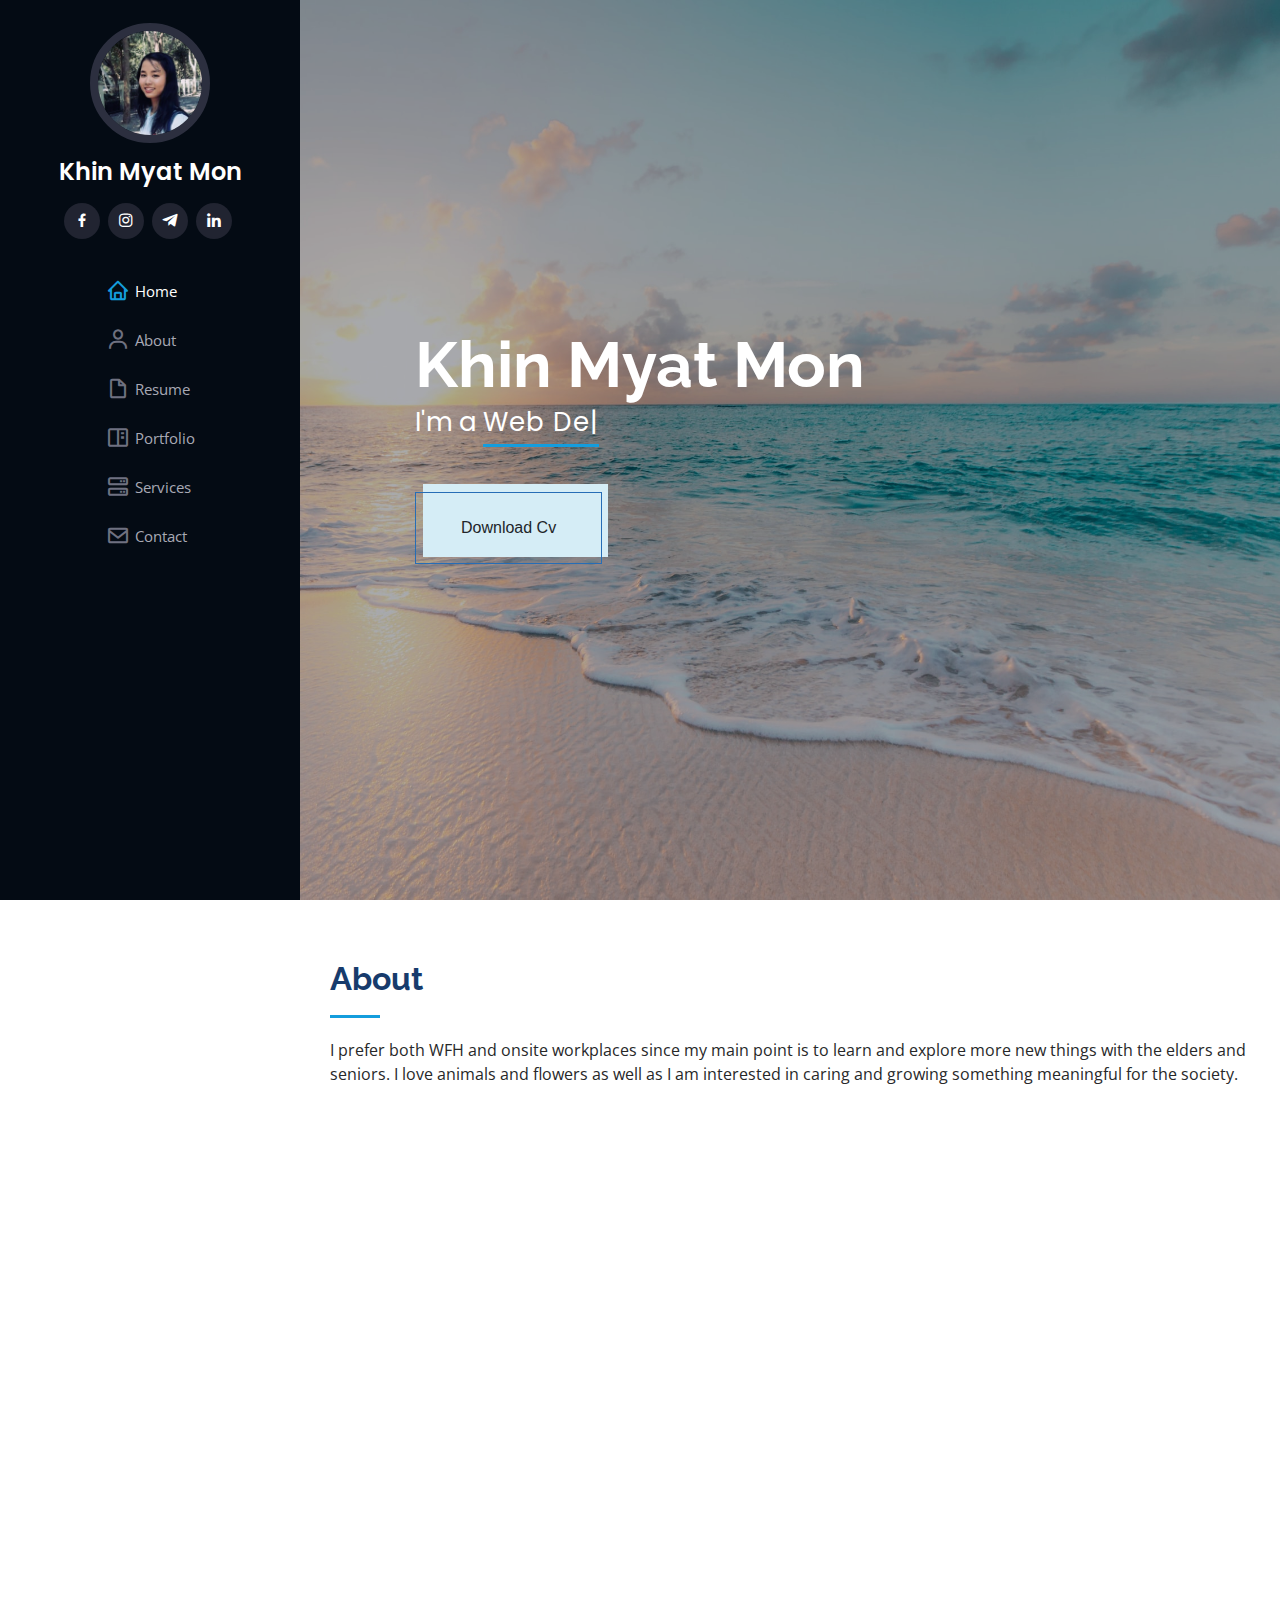
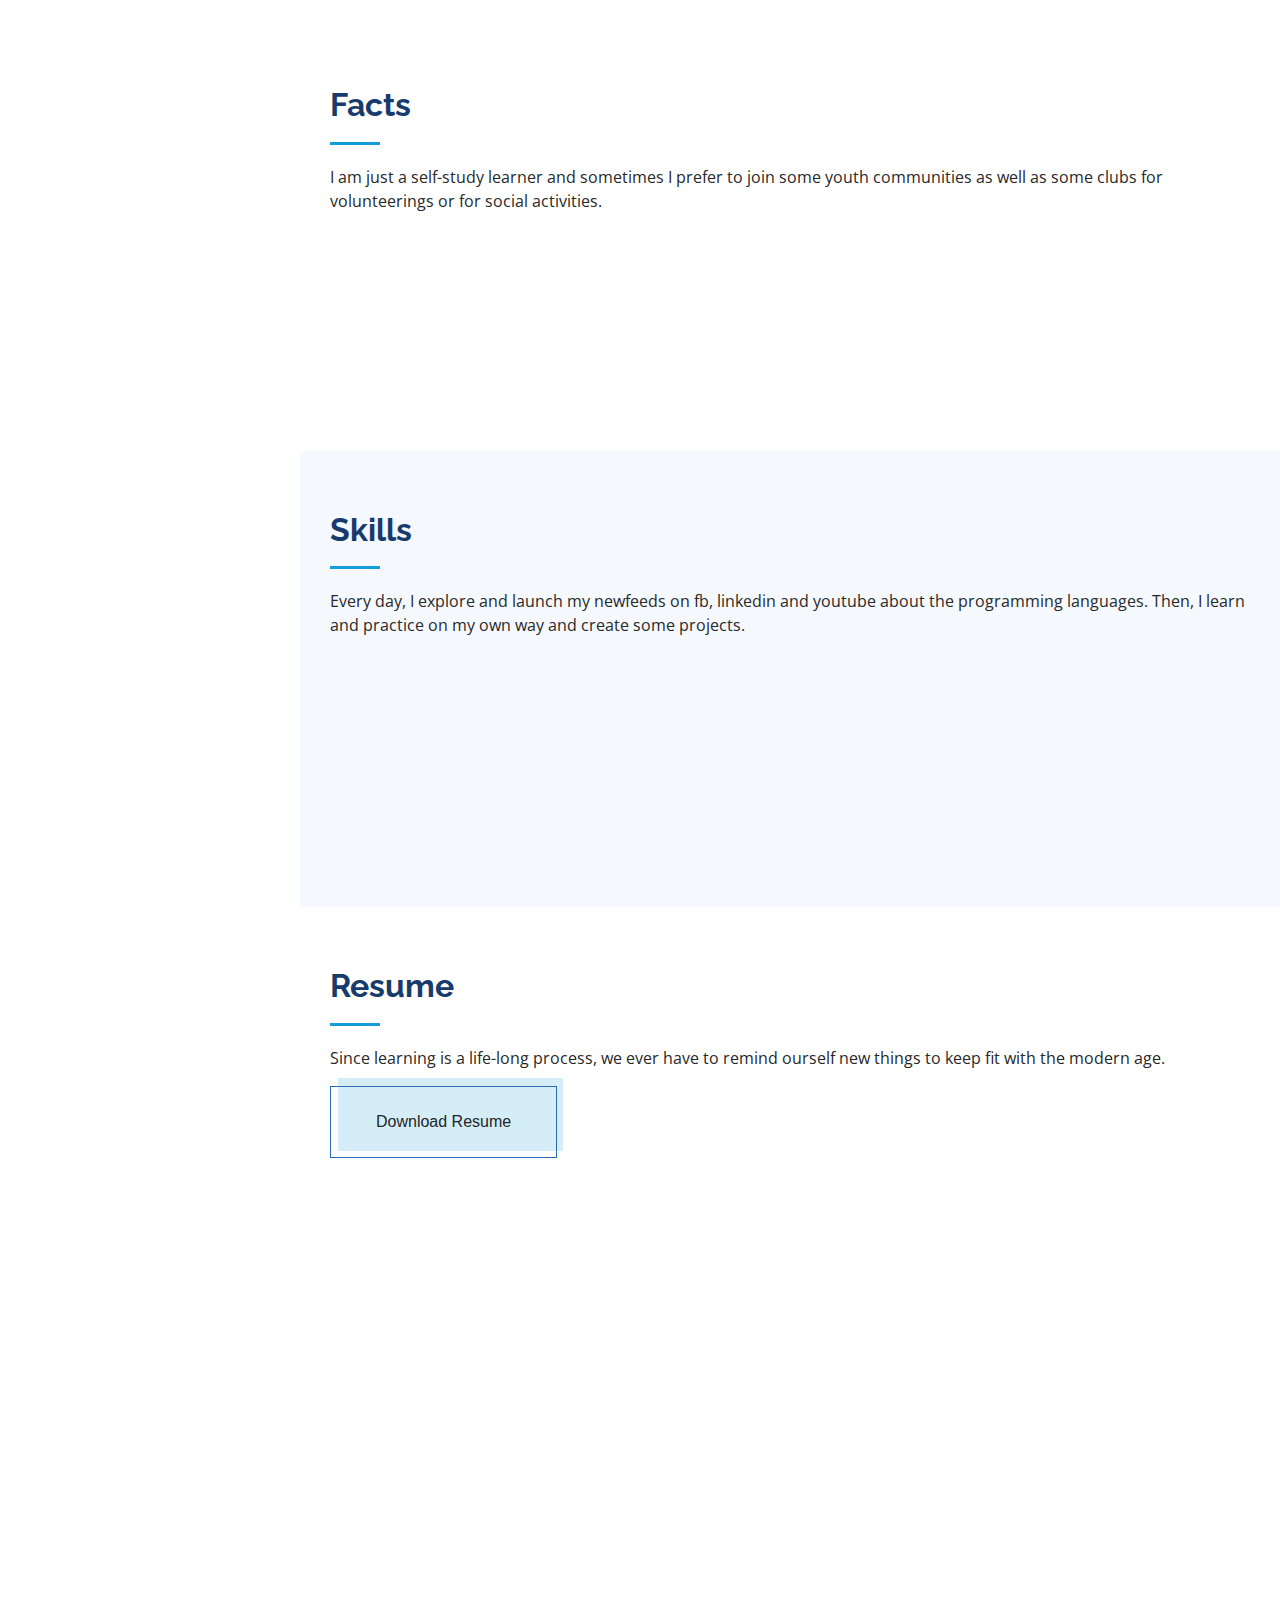
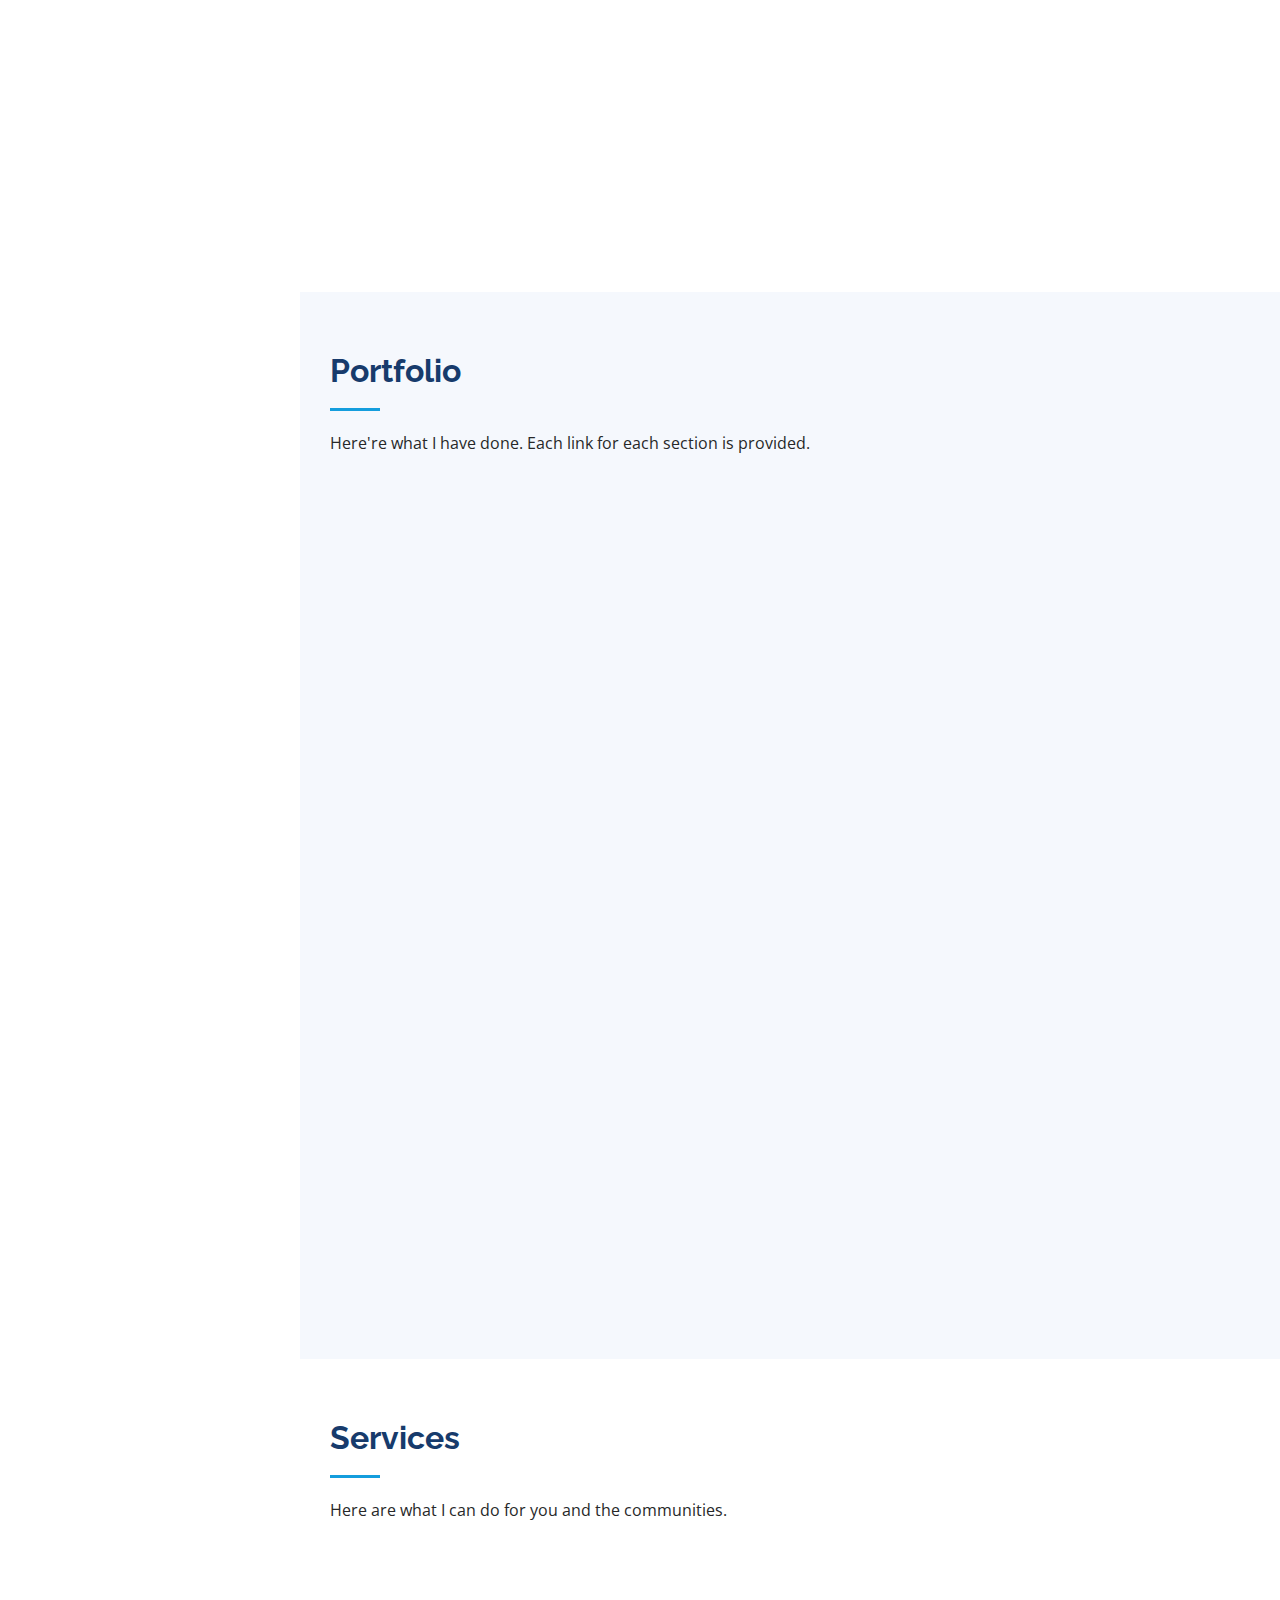
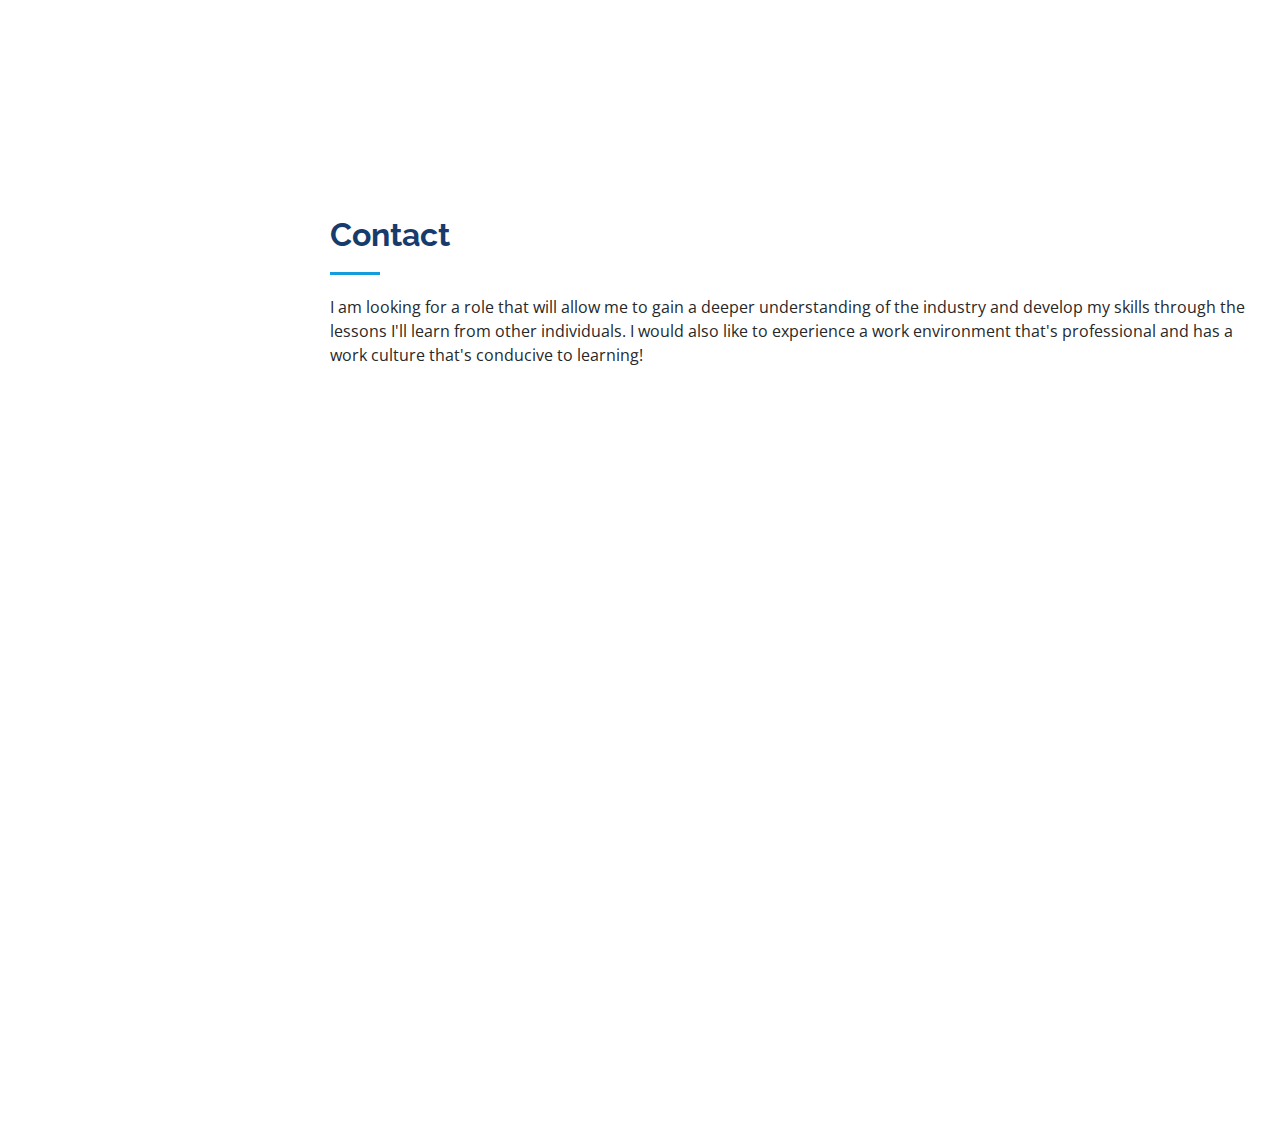
==== index.html @ a6e23f1f "Initial commit" ====
<!DOCTYPE html>
<html lang="en">

<head>
  <meta charset="utf-8">
  <meta content="width=device-width, initial-scale=1.0" name="viewport">

  <title>iPortfolio Bootstrap Template - Index</title>
  <meta content="" name="description">
  <meta content="" name="keywords">

  <!-- Favicons -->
  <link href="assets/img/favicon.png" rel="icon">
  <link href="assets/img/apple-touch-icon.png" rel="apple-touch-icon">

  <!-- Google Fonts -->
  <link href="https://fonts.googleapis.com/css?family=Open+Sans:300,300i,400,400i,600,600i,700,700i|Raleway:300,300i,400,400i,500,500i,600,600i,700,700i|Poppins:300,300i,400,400i,500,500i,600,600i,700,700i" rel="stylesheet">

  <!-- Vendor CSS Files -->
  <link href="assets/vendor/aos/aos.css" rel="stylesheet">
  <link href="assets/vendor/bootstrap/css/bootstrap.min.css" rel="stylesheet">
  <link href="assets/vendor/bootstrap-icons/bootstrap-icons.css" rel="stylesheet">
  <link href="assets/vendor/boxicons/css/boxicons.min.css" rel="stylesheet">
  <link href="assets/vendor/glightbox/css/glightbox.min.css" rel="stylesheet">
  <link href="assets/vendor/swiper/swiper-bundle.min.css" rel="stylesheet">

  <link rel="stylesheet" href="assets/vendor/swiper/swiper-bundle.min.css">


  <!-- Template Main CSS File -->
  <link href="assets/css/style.css" rel="stylesheet">

  <!-- =======================================================
  * Template Name: iPortfolio
  * Updated: June 30 2023 with Bootstrap v5.3.0
  * Author: kmm
  ======================================================== -->
</head>

<body>

  <!-- ======= Mobile nav toggle button ======= -->
  <i class="bi bi-list mobile-nav-toggle d-xl-none"></i>

  <!-- ======= Header ======= -->
  <header id="header">
    <div class="d-flex flex-column m-2 justify-content-center align-items-center">
      <div class="profile">
        <img src="assets/img/profile-img.jpg" alt="" class="img-fluid rounded-circle">
        <h1 class="text-light"><a href="index.html">Khin Myat Mon</a></h1>
        <div class="social-links mt-3 text-center">
          <!-- <a href="#" class="twitter"><i class="bx bxl-twitter"></i></a> -->
          <a href="https://www.facebook.com/khin.m.mon.969300" class="facebook"><i class="bx bxl-facebook"></i></a>
          <a href="https://www.instagram.com/mikonhtow" class="instagram"><i class="bx bxl-instagram"></i></a>
          <a href="https://t.me/mikonhtow" class="telegram"><i class="bx bxl-telegram"></i></a>
          <a href="https://www.linkedin.com/in/khin-myat-mon-34020a193" class="linkedin"><i class="bx bxl-linkedin"></i></a>
        </div>
      </div>

      <nav id="navbar" class="nav-menu navbar">
        <ul>
          <li><a href="#hero" class="nav-link scrollto active"><i class="bx bx-home"></i> <span>Home</span></a></li>
          <li><a href="#about" class="nav-link scrollto"><i class="bx bx-user"></i> <span>About</span></a></li>
          <li><a href="#resume" class="nav-link scrollto"><i class="bx bx-file-blank"></i> <span>Resume</span></a></li>
          <li><a href="#portfolio" class="nav-link scrollto"><i class="bx bx-book-content"></i> <span>Portfolio</span></a></li>
          <li><a href="#services" class="nav-link scrollto"><i class="bx bx-server"></i> <span>Services</span></a></li>
          <li><a href="#contact" class="nav-link scrollto"><i class="bx bx-envelope"></i> <span>Contact</span></a></li>
        </ul>
      </nav><!-- .nav-menu -->
      <!-- <div class="mode d-flex justify-content-center align-items-center">
            <div class="small me-2 bx-bold"><i class="bx bxs-moon"></i></div>
            <div class="form-check form-switch">
                <input class="form-check-input" type="checkbox" id="ab">
            </div>
            <div class="small bx-bold"><i class="bx bxs-sun"></i></div>
        </div> -->
    </div>
  </header><!-- End Header -->

  <!-- ======= Hero Section ======= -->
  <section id="hero" class="d-flex flex-column justify-content-center align-items-center">
    <div class="hero-container" data-aos="fade-in">
      <h1>Khin Myat Mon</h1>
      <p>I'm a <span class="typed" data-typed-items="Web Developer, Freelancer, Photographer"></span></p>
      <button class="button-51" role="button">
        <a href="https://drive.google.com/file/d/1q1jTjTZwyqI8fwq9ykd_HbMwGKEpc5mW/view?usp=sharing" download="" class="btn">Download Cv</a>  
      </button>
    </div>
  </section><!-- End Hero -->

  <main id="main">

    <!-- ======= About Section ======= -->
    <section id="about" class="about">
      <div class="container">

        <div class="section-title">
          <h2>About</h2>
          <p>I prefer both WFH and onsite workplaces since my main point is to learn and explore more new things with the elders and seniors. I love animals and flowers as well as I am interested in caring and growing something meaningful for the society.</p>
        </div>

        <div class="row">
          <div class="col-4" data-aos="fade-right">
            <div class="swiper-container mySwiper">
              <div class="swiper-wrapper">
                <div class="swiper-slide">
                 <img src="assets/img/profile-img.jpg" class="img-fluid border border__success" style="border-width:3px" alt="">
                </div>
                <div class="swiper-slide">
                 <img src="assets/img/hero-bg.jpg" class="img-fluid border border__success" style="border-width:3px; width: 100%; height: 50vh;" alt="">
                </div>
              </div>
            </div>
          </div>
          <div class="col-lg-8 pt-4 pt-lg-0 content" data-aos="fade-left">
            <h3>Web Developer.</h3> 
            <p class="fst-italic">
              I enjoy following the trends about this IT age and I ever keep myself up-to-date with the web technology. Moreover, I fall in love creating some motions with Technology.
            </p>
            <div class="row">
              <div class="col-lg-6">
                <ul>
                  <li><i class="bi bi-chevron-right"></i> <strong>Email:</strong> <span>kmyatmon20@gmail.com</span></li>
                  <!-- <li><i class="bi bi-chevron-right"></i> <strong>Phone:</strong> <span>+959 896053767</span></li> -->
                  <li><i class="bi bi-chevron-right"></i> <strong>City:</strong> <span>Yangon, Myanmar</span></li>
                </ul>
              </div>
              <div class="col-lg-6">
                <ul>
                  <!-- <li><i class="bi bi-chevron-right"></i> <strong>Age:</strong> <span>22</span></li> -->
                  <li><i class="bi bi-chevron-right"></i> <strong>Degree:</strong> <span>BSc (CS) paused!</span></li>
                  <li><i class="bi bi-chevron-right"></i> <strong>Freelance:</strong> <span>Available</span></li>
                </ul>
              </div>
            </div>
            <p>
              I am a self learner right now. Every single day to days, I try to keep my mind calm and study a new one.
            </p>
          </div>
        </div>
      </div>
    </section><!-- End About Section -->

    <!-- ======= Facts Section ======= -->
    <section id="facts" class="facts">
      <div class="container">

        <div class="section-title">
          <h2>Facts</h2>
          <p>I am just a self-study learner and sometimes I prefer to join some youth communities as well as some clubs for volunteerings or for social activities.</p>
        </div>

        <div class="row no-gutters">

          <div class="col-lg-4 col-md-6 d-md-flex align-items-md-stretch" data-aos="fade-up">
            <div class="count-box">
              <i class="bi bi-emoji-smile"></i>
              <span data-purecounter-start="0" data-purecounter-end="15" data-purecounter-duration="1" class="purecounter"></span>
              <p><strong>Happy Clients</strong> who reviews my projects</p>
            </div>
          </div>

          <div class="col-lg-4 col-md-6 d-md-flex align-items-md-stretch" data-aos="fade-up" data-aos-delay="100">
            <div class="count-box">
              <i class="bi bi-journal-richtext"></i>
              <span data-purecounter-start="0" data-purecounter-end="30" data-purecounter-duration="1" class="purecounter"></span>
              <p><strong>Projects</strong> simple exercise projects</p>
            </div>
          </div>

          <div class="col-lg-4 col-md-6 d-md-flex align-items-md-stretch" data-aos="fade-up" data-aos-delay="200">
            <div class="count-box">
              <i class="bi bi-headset"></i>
              <span data-purecounter-start="0" data-purecounter-end="320" data-purecounter-duration="1" class="purecounter"></span>
              <p><strong>Hours Of Support</strong> time I spend on research( 2hr/day</p>
            </div>
          </div>

          <!-- <div class="col-lg-3 col-md-6 d-md-flex align-items-md-stretch" data-aos="fade-up" data-aos-delay="300">
            <div class="count-box">
              <i class="bi bi-people"></i>
              <span data-purecounter-start="0" data-purecounter-end="32" data-purecounter-duration="1" class="purecounter"></span>
              <p><strong>Hard Workers</strong> I still don't have one</p>
            </div>
          </div> -->

        </div>

      </div>
    </section><!-- End Facts Section -->

    <!-- ======= Skills Section ======= -->
    <section id="skills" class="skills section-bg">
      <div class="container">
        <div class="section-title">
          <h2>Skills</h2>
          <p>Every day, I explore and launch my newfeeds on fb, linkedin and youtube about the programming languages. Then, I learn and practice on my own way and create some projects.</p>
        </div>

        <div class="row skills-content">

          <div class="col-lg-6" data-aos="fade-up">

            <div class="progress">
              <span class="skill">HTML,CSS,JS <i class="val">90%</i></span>
              <div class="progress-bar-wrap">
                <div class="progress-bar" role="progressbar" aria-valuenow="90" aria-valuemin="0" aria-valuemax="100"></div>
              </div>
            </div>

            <div class="progress">
              <span class="skill">Bootstrap & Responsive <i class="val">80%</i></span>
              <div class="progress-bar-wrap">
                <div class="progress-bar" role="progressbar" aria-valuenow="80" aria-valuemin="0" aria-valuemax="100"></div>
              </div>
            </div>

            <div class="progress">
              <span class="skill">ReactJS & React Next <i class="val">65%</i></span>
              <div class="progress-bar-wrap">
                <div class="progress-bar" role="progressbar" aria-valuenow="65" aria-valuemin="0" aria-valuemax="100"></div>
              </div>
            </div>

            <!-- <div class="progress">
              <span class="skill">NodeJS & TypeScript <i class="val">45%</i></span>
              <div class="progress-bar-wrap">
                <div class="progress-bar" role="progressbar" aria-valuenow="45" aria-valuemin="0" aria-valuemax="100"></div>
              </div>
            </div> -->

            <!-- <div class="progress">
              <span class="skill">UI / UX <i class="val">55%</i></span>
              <div class="progress-bar-wrap">
                <div class="progress-bar" role="progressbar" aria-valuenow="55" aria-valuemin="0" aria-valuemax="100"></div>
              </div>
            </div> -->

          </div>

          <div class="col-lg-6" data-aos="fade-up" data-aos-delay="100">

            <div class="progress">
              <span class="skill">PHP & Laravel<i class="val">80%</i></span>
              <div class="progress-bar-wrap">
                <div class="progress-bar" role="progressbar" aria-valuenow="80" aria-valuemin="0" aria-valuemax="100"></div>
              </div>
            </div>

            <div class="progress">
              <span class="skill">WordPress/CMS <i class="val">75%</i></span>
              <div class="progress-bar-wrap">
                <div class="progress-bar" role="progressbar" aria-valuenow="90" aria-valuemin="0" aria-valuemax="100"></div>
              </div>
            </div>

            <!-- <div class="progress">
              <span class="skill">Vue (Express & MongoDB)<i class="val">45%</i></span>
              <div class="progress-bar-wrap">
                <div class="progress-bar" role="progressbar" aria-valuenow="55" aria-valuemin="0" aria-valuemax="100"></div>
              </div>
            </div> -->

            <div class="progress">
              <span class="skill">Git & Github <i class="val">75%</i></span>
              <div class="progress-bar-wrap">
                <div class="progress-bar" role="progressbar" aria-valuenow="55" aria-valuemin="0" aria-valuemax="100"></div>
              </div>
            </div>

          </div>

        </div>

      </div>
    </section><!-- End Skills Section -->

    <!-- ======= Resume Section ======= -->
    <section id="resume" class="resume">
      <div class="container">

        <div class="section-title">
          <h2>Resume</h2>
          <p>Since learning is a life-long process, we ever have to remind ourself new things to keep fit with the modern age.</p>
           <button class="button-51 mt-3" role="button">
            <a href="assets/img/kmmResume.pdf" download="" class="btn">Download Resume</a>  
          </button>
        </div>

        <div class="row">
          <div class="col-lg-6" data-aos="fade-up">
            <h3 class="resume-title">Summary</h3>
            <div class="resume-item pb-0">
              <h4>Khin Myat Mon</h4>
              <p><em>Innovative and deadline-driven fighter :) from initial concept to final, polished deliverable.</em></p>
              <ul>
                <li>Yangon, Myanmar</li>
                <li>+959 896053767</li>
                <li>kmyatmon20@gmail.com</li>
              </ul>
            </div>

            <h3 class="resume-title">Education</h3>
            <div class="resume-item">
              <h4> BSc in Computer Science</h4>
              <h5>2019 - paused !</h5>
              <p><em>University of Yangon</em></p>
              <p>Web Developing and Software Enginneering</p>
            </div>
            <div class="resume-item">
              <h4>Diploma in Programming</h4>
              <h5>2020 - 2022</h5>
              <p><em>University of Lincoln (KBTC Training Center)</em></p>
              <p>C++, Java, Python, PHP & DBMS</p>
            </div>
          </div>
          <div class="col-lg-6" data-aos="fade-up" data-aos-delay="100">
            <h3 class="resume-title">Professional Experience</h3>
            <div class="resume-item">
              <h4>Web Developer</h4>
              <h5>Aug - Nov 2020</h5>
              <p><em>Yangon, Myanmar </em></p>
              <ul>
                <li>Backend DBMS with PHP</li>
                <li>Wordpress DBMS</li>
              </ul>
            </div>
          </div>
        </div>

      </div>
    </section><!-- End Resume Section -->

    <!-- ======= Portfolio Section ======= -->
    <section id="portfolio" class="portfolio section-bg">
      <div class="container">

        <div class="section-title">
          <h2>Portfolio</h2>
          <p>Here're  what I have done. Each link for each section is provided.</p>
        </div>

        <div class="row" data-aos="fade-up">
          <div class="col-lg-12 d-flex justify-content-center">
            <ul id="portfolio-flters">
              <li data-filter="*" class="filter-active">All</li>
              <li data-filter=".filter-app">React</li>
              <li data-filter=".filter-card">Photo</li>
              <!-- <li data-filter=".filter-web">Web</li> -->
            </ul>
          </div>
        </div>

        <div class="row portfolio-container" data-aos="fade-up" data-aos-delay="100">     

          <div class="col-lg-4 col-md-6 portfolio-item filter-app">
            <div class="portfolio-wrap">
              <img src="assets/img/portfolio/Screenshot 2023-07-21 165253.png" class="img-fluid" alt="">
              <div class="portfolio-links">
                <a href="assets/img/portfolio/Screenshot 2023-07-21 165253.png" data-gallery="portfolioGallery" class="portfolio-lightbox" title="Web 3"><i class="bx bx-plus"></i></a>
                <a href="portfolio-details.html" title="More Details"><i class="bx bx-link"></i></a>
              </div>
            </div>
          </div>

          <div class="col-lg-4 col-md-6 portfolio-item filter-app">
            <div class="portfolio-wrap">
              <img src="assets/img/portfolio/Screenshot 2023-07-21 165350.png" class="img-fluid" alt="">
              <div class="portfolio-links">
                <a href="assets/img/portfolio/Screenshot 2023-07-21 165350.png" data-gallery="portfolioGallery" class="portfolio-lightbox" title="App 2"><i class="bx bx-plus"></i></a>
                <a href="portfolio-details.html" title="More Details"><i class="bx bx-link"></i></a>
              </div>
            </div>
          </div>

          <div class="col-lg-4 col-md-6 portfolio-item filter-card">
            <div class="portfolio-wrap">
              <img src="assets/img/portfolio/portfolio-4.jpg" class="img-fluid" alt="">
              <div class="portfolio-links">
                <a href="assets/img/portfolio/portfolio-4.jpg" data-gallery="portfolioGallery" class="portfolio-lightbox" title="Card 2"><i class="bx bx-plus"></i></a>
                <a href="portfolio-details.html" title="More Details"><i class="bx bx-link"></i></a>
              </div>
            </div>
          </div>

          <div class="col-lg-4 col-md-6 portfolio-item filter-web">
            <div class="portfolio-wrap">
              <img src="assets/img/portfolio/portfolio-5.jpg" class="img-fluid" alt="">
              <div class="portfolio-links">
                <a href="assets/img/portfolio/portfolio-5.jpg" data-gallery="portfolioGallery" class="portfolio-lightbox" title="Web 2"><i class="bx bx-plus"></i></a>
                <a href="portfolio-details.html" title="More Details"><i class="bx bx-link"></i></a>
              </div>
            </div>
          </div>

          <div class="col-lg-4 col-md-6 portfolio-item filter-app">
            <div class="portfolio-wrap">
              <img src="assets/img/portfolio/Screenshot 2023-07-21 165350.png" class="img-fluid" alt="">
              <div class="portfolio-links">
                <a href="assets/img/portfolio/Screenshot 2023-07-22 123740.png" data-gallery="portfolioGallery" class="portfolio-lightbox" title="App 3"><i class="bx bx-plus"></i></a>
                <a href="portfolio-details.html" title="More Details"><i class="bx bx-link"></i></a>
              </div>
            </div>
          </div>

          <div class="col-lg-4 col-md-6 portfolio-item filter-card">
            <div class="portfolio-wrap">
              <img src="assets/img/portfolio/portfolio-7.jpg" class="img-fluid" alt="">
              <div class="portfolio-links">
                <a href="assets/img/portfolio/portfolio-7.jpg" data-gallery="portfolioGallery" class="portfolio-lightbox" title="Card 1"><i class="bx bx-plus"></i></a>
                <a href="portfolio-details.html" title="More Details"><i class="bx bx-link"></i></a>
              </div>
            </div>
          </div>

          <div class="col-lg-4 col-md-6 portfolio-item filter-card">
            <div class="portfolio-wrap">
              <img src="assets/img/portfolio/portfolio-8.jpg" class="img-fluid" alt="">
              <div class="portfolio-links">
                <a href="assets/img/portfolio/portfolio-8.jpg" data-gallery="portfolioGallery" class="portfolio-lightbox" title="Card 3"><i class="bx bx-plus"></i></a>
                <a href="portfolio-details.html" title="More Details"><i class="bx bx-link"></i></a>
              </div>
            </div>
          </div>

          <div class="col-lg-4 col-md-6 portfolio-item filter-web">
            <div class="portfolio-wrap">
              <img src="assets/img/portfolio/portfolio-9.jpg" class="img-fluid" alt="">
              <div class="portfolio-links">
                <a href="assets/img/portfolio/portfolio-9.jpg" data-gallery="portfolioGallery" class="portfolio-lightbox" title="Web 3"><i class="bx bx-plus"></i></a>
                <a href="portfolio-details.html" title="More Details"><i class="bx bx-link"></i></a>
              </div>
            </div>
          </div>

        </div>

      </div>
    </section><!-- End Portfolio Section -->

    <!-- ======= Services Section ======= -->
    <section id="services" class="services">
      <div class="container">

        <div class="section-title">
          <h2>Services</h2>
          <p>Here are what I can do for you and the communities.</p>
        </div>

        <div class="row">
          <div class="col-lg-6 col-md-6 icon-box" data-aos="fade-up">
            <div class="icon"><i class="bx bx-code-alt"></i></div>
            <h4 class="title"><a href="">Web Development</a></h4>
            <p class="description">Voluptatum deleniti atque corrupti quos dolores et quas molestias excepturi sint occaecati cupiditate non provident</p>
          </div>
         <!--  <div class="col-lg-6 col-md-6 icon-box" data-aos="fade-up" data-aos-delay="100">
            <div class="icon"><i class="bx bx-server"></i></div>
            <h4 class="title"><a href="">Backend Development</a></h4>
            <p class="description">Minim veniam, quis nostrud exercitation ullamco laboris nisi ut aliquip ex ea commodo consequat tarad limino ata</p>
          </div> -->
          <!--  <div class="col-lg-6 col-md-6 icon-box" data-aos="fade-up" data-aos-delay="200">
            <div class="icon"><i class="bx bx-brush"></i></div>
            <h4 class="title"><a href="">UI/ UX</a></h4>
            <p class="description">Duis aute irure dolor in reprehenderit in voluptate velit esse cillum dolore eu fugiat nulla pariatur</p>
          </div> -->
         <!--  <div class="col-lg-4 col-md-6 icon-box" data-aos="fade-up" data-aos-delay="300">
            <div class="icon"><i class="bi bi-binoculars"></i></div>
            <h4 class="title"><a href="">App Development</a></h4>
            <p class="description">Excepteur sint occaecat cupidatat non proident, sunt in culpa qui officia deserunt mollit anim id est laborum</p>
          </div> -->
          <div class="col-lg-6 col-md-6 icon-box" data-aos="fade-up" data-aos-delay="400">
            <div class="icon"><i class="bx bxl-android"></i></div>
            <h4 class="title"><a href="">Photography</a></h4>
            <p class="description">At vero eos et accusamus et iusto odio dignissimos ducimus qui blanditiis praesentium voluptatum deleniti atque</p>
          </div>
          <!-- <div class="col-lg-4 col-md-6 icon-box" data-aos="fade-up" data-aos-delay="500">
            <div class="icon"><i class="bi bi-calendar4-week"></i></div>
            <h4 class="title"><a href="">Project Management</a></h4>
            <p class="description">Et harum quidem rerum facilis est et expedita distinctio. Nam libero tempore, cum soluta nobis est eligendi</p>
          </div> -->
        </div>

      </div>
    </section><!-- End Services Section -->

    <!-- ======= Testimonials Section ======= -->
    <!-- 
      <section id="testimonials" class="testimonials section-bg">
        <div class="container">

          <div class="section-title">
            <h2>Testimonials</h2>
            <p>Magnam dolores commodi suscipit. Necessitatibus eius consequatur ex aliquid fuga eum quidem. Sit sint consectetur velit. Quisquam quos quisquam cupiditate. Et nemo qui impedit suscipit alias ea. Quia fugiat sit in iste officiis commodi quidem hic quas.</p>
          </div>

          <div class="testimonials-slider swiper" data-aos="fade-up" data-aos-delay="100">
            <div class="swiper-wrapper">

              <div class="swiper-slide">
                <div class="testimonial-item" data-aos="fade-up">
                  <p>
                    <i class="bx bxs-quote-alt-left quote-icon-left"></i>
                    Proin iaculis purus consequat sem cure digni ssim donec porttitora entum suscipit rhoncus. Accusantium quam, ultricies eget id, aliquam eget nibh et. Maecen aliquam, risus at semper.
                    <i class="bx bxs-quote-alt-right quote-icon-right"></i>
                  </p>
                  <img src="assets/img/testimonials/testimonials-1.jpg" class="testimonial-img" alt="">
                  <h3>Saul Goodman</h3>
                  <h4>Ceo &amp; Founder</h4>
                </div>
              </div>

              <div class="swiper-slide">
                <div class="testimonial-item" data-aos="fade-up" data-aos-delay="100">
                  <p>
                    <i class="bx bxs-quote-alt-left quote-icon-left"></i>
                    Export tempor illum tamen malis malis eram quae irure esse labore quem cillum quid cillum eram malis quorum velit fore eram velit sunt aliqua noster fugiat irure amet legam anim culpa.
                    <i class="bx bxs-quote-alt-right quote-icon-right"></i>
                  </p>
                  <img src="assets/img/testimonials/testimonials-2.jpg" class="testimonial-img" alt="">
                  <h3>Sara Wilsson</h3>
                  <h4>Designer</h4>
                </div>
              </div>

              <div class="swiper-slide">
                <div class="testimonial-item" data-aos="fade-up" data-aos-delay="200">
                  <p>
                    <i class="bx bxs-quote-alt-left quote-icon-left"></i>
                    Enim nisi quem export duis labore cillum quae magna enim sint quorum nulla quem veniam duis minim tempor labore quem eram duis noster aute amet eram fore quis sint minim.
                    <i class="bx bxs-quote-alt-right quote-icon-right"></i>
                  </p>
                  <img src="assets/img/testimonials/testimonials-3.jpg" class="testimonial-img" alt="">
                  <h3>Jena Karlis</h3>
                  <h4>Store Owner</h4>
                </div>
              </div>

              <div class="swiper-slide">
                <div class="testimonial-item" data-aos="fade-up" data-aos-delay="300">
                  <p>
                    <i class="bx bxs-quote-alt-left quote-icon-left"></i>
                    Fugiat enim eram quae cillum dolore dolor amet nulla culpa multos export minim fugiat minim velit minim dolor enim duis veniam ipsum anim magna sunt elit fore quem dolore labore illum veniam.
                    <i class="bx bxs-quote-alt-right quote-icon-right"></i>
                  </p>
                  <img src="assets/img/testimonials/testimonials-4.jpg" class="testimonial-img" alt="">
                  <h3>Matt Brandon</h3>
                  <h4>Freelancer</h4>
                </div>
              </div>

              <div class="swiper-slide">
                <div class="testimonial-item" data-aos="fade-up" data-aos-delay="400">
                  <p>
                    <i class="bx bxs-quote-alt-left quote-icon-left"></i>
                    Quis quorum aliqua sint quem legam fore sunt eram irure aliqua veniam tempor noster veniam enim culpa labore duis sunt culpa nulla illum cillum fugiat legam esse veniam culpa fore nisi cillum quid.
                    <i class="bx bxs-quote-alt-right quote-icon-right"></i>
                  </p>
                  <img src="assets/img/testimonials/testimonials-5.jpg" class="testimonial-img" alt="">
                  <h3>John Larson</h3>
                  <h4>Entrepreneur</h4>
                </div>
              </div>

            </div>
            <div class="swiper-pagination"></div>
          </div>

        </div>
      </section> 
    -->

    <!-- ======= Contact Section ======= -->
    <section id="contact" class="contact">
      <div class="container">

        <div class="section-title">
          <h2>Contact</h2>
          <p>I am looking for a role that will allow me to gain a deeper understanding of the industry and develop my skills through the lessons I'll learn from other individuals. I would also like to experience a work environment that's professional and has a work culture that's conducive to learning!</p>
        </div>

        <div class="row" data-aos="fade-in">

          <div class="col-lg-5 d-flex align-items-stretch">
            <div class="info">
              <div class="address">
                <i class="bi bi-geo-alt"></i>
                <h4>Location:</h4>
                <p>Mawlamyine, Mon State, Myanmar.</p>
              </div>

              <div class="email">
                <i class="bi bi-envelope"></i>
                <h4>Email:</h4>
                <p>kmyatmon20@gmail.com</p>
              </div>

              <div class="phone">
                <i class="bi bi-phone"></i>
                <h4>Call:</h4>
                <p>+959 896 053 767</p>
              </div>

              <iframe src="https://www.google.com/maps/embed?pb=!1m14!1m8!1m3!1d12097.433213460943!2d-74.0062269!3d40.7101282!3m2!1i1024!2i768!4f13.1!3m3!1m2!1s0x0%3A0xb89d1fe6bc499443!2sDowntown+Conference+Center!5e0!3m2!1smk!2sbg!4v1539943755621" frameborder="0" style="border:0; width: 100%; height: 290px;" allowfullscreen></iframe>
            </div>

          </div>

          <div class="col-lg-7 mt-5 mt-lg-0 d-flex align-items-stretch">
            <form action="forms/contact.php" method="post" role="form" class="php-email-form">
              <div class="row">
                <div class="form-group col-md-6">
                  <label for="name">Your Name</label>
                  <input type="text" name="name" class="form-control" id="name" required>
                </div>
                <div class="form-group col-md-6">
                  <label for="name">Your Email</label>
                  <input type="email" class="form-control" name="email" id="email" required>
                </div>
              </div>
              <div class="form-group">
                <label for="name">Subject</label>
                <input type="text" class="form-control" name="subject" id="subject" required>
              </div>
              <div class="form-group">
                <label for="name">Message</label>
                <textarea class="form-control" name="message" rows="10" required></textarea>
              </div>
              <div class="my-3">
                <div class="loading">Loading</div>
                <div class="error-message"></div>
                <div class="sent-message">Your message has been sent. Thank you!</div>
              </div>
              <div class="text-center"><button type="submit">Send Message</button></div>
            </form>
          </div>

        </div>

      </div>
    </section><!-- End Contact Section -->

  </main><!-- End #main -->
  
  <a href="#" class="back-to-top d-flex align-items-center justify-content-center">
    <i class="bi bi-arrow-up-short"></i>
  </a>

  <!-- Vendor JS Files -->
  <script src="assets/vendor/purecounter/purecounter_vanilla.js"></script>
  <script src="assets/vendor/aos/aos.js"></script>
  <script src="assets/vendor/bootstrap/js/bootstrap.bundle.min.js"></script>
  <script src="assets/vendor/glightbox/js/glightbox.min.js"></script>
  <script src="assets/vendor/isotope-layout/isotope.pkgd.min.js"></script>
  <script src="assets/vendor/swiper/swiper-bundle.min.js"></script>
  <script src="assets/vendor/typed.js/typed.umd.js"></script>
  <script src="assets/vendor/waypoints/noframework.waypoints.js"></script>
  <script src="assets/vendor/php-email-form/validate.js"></script>

  <!-- Template Main JS File -->
  <script src="assets/js/main.js"></script>

</body>

</html>
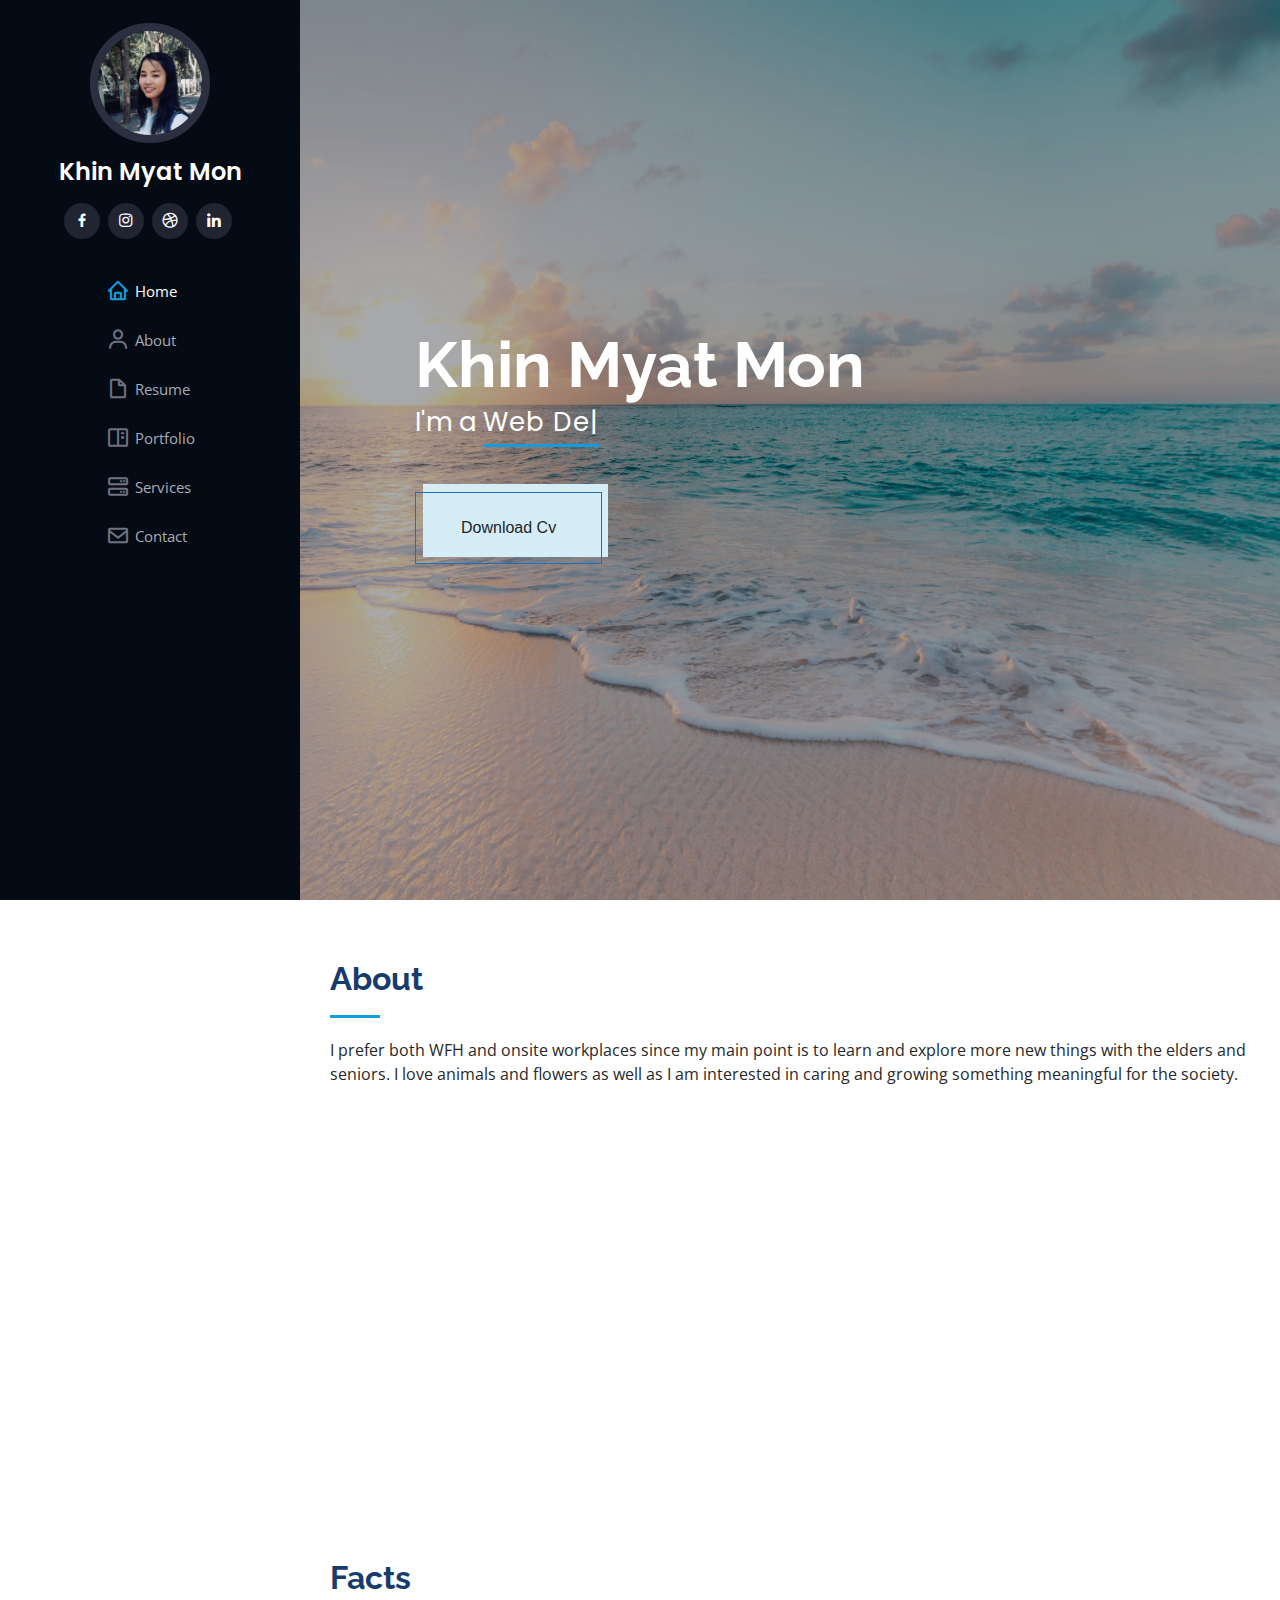
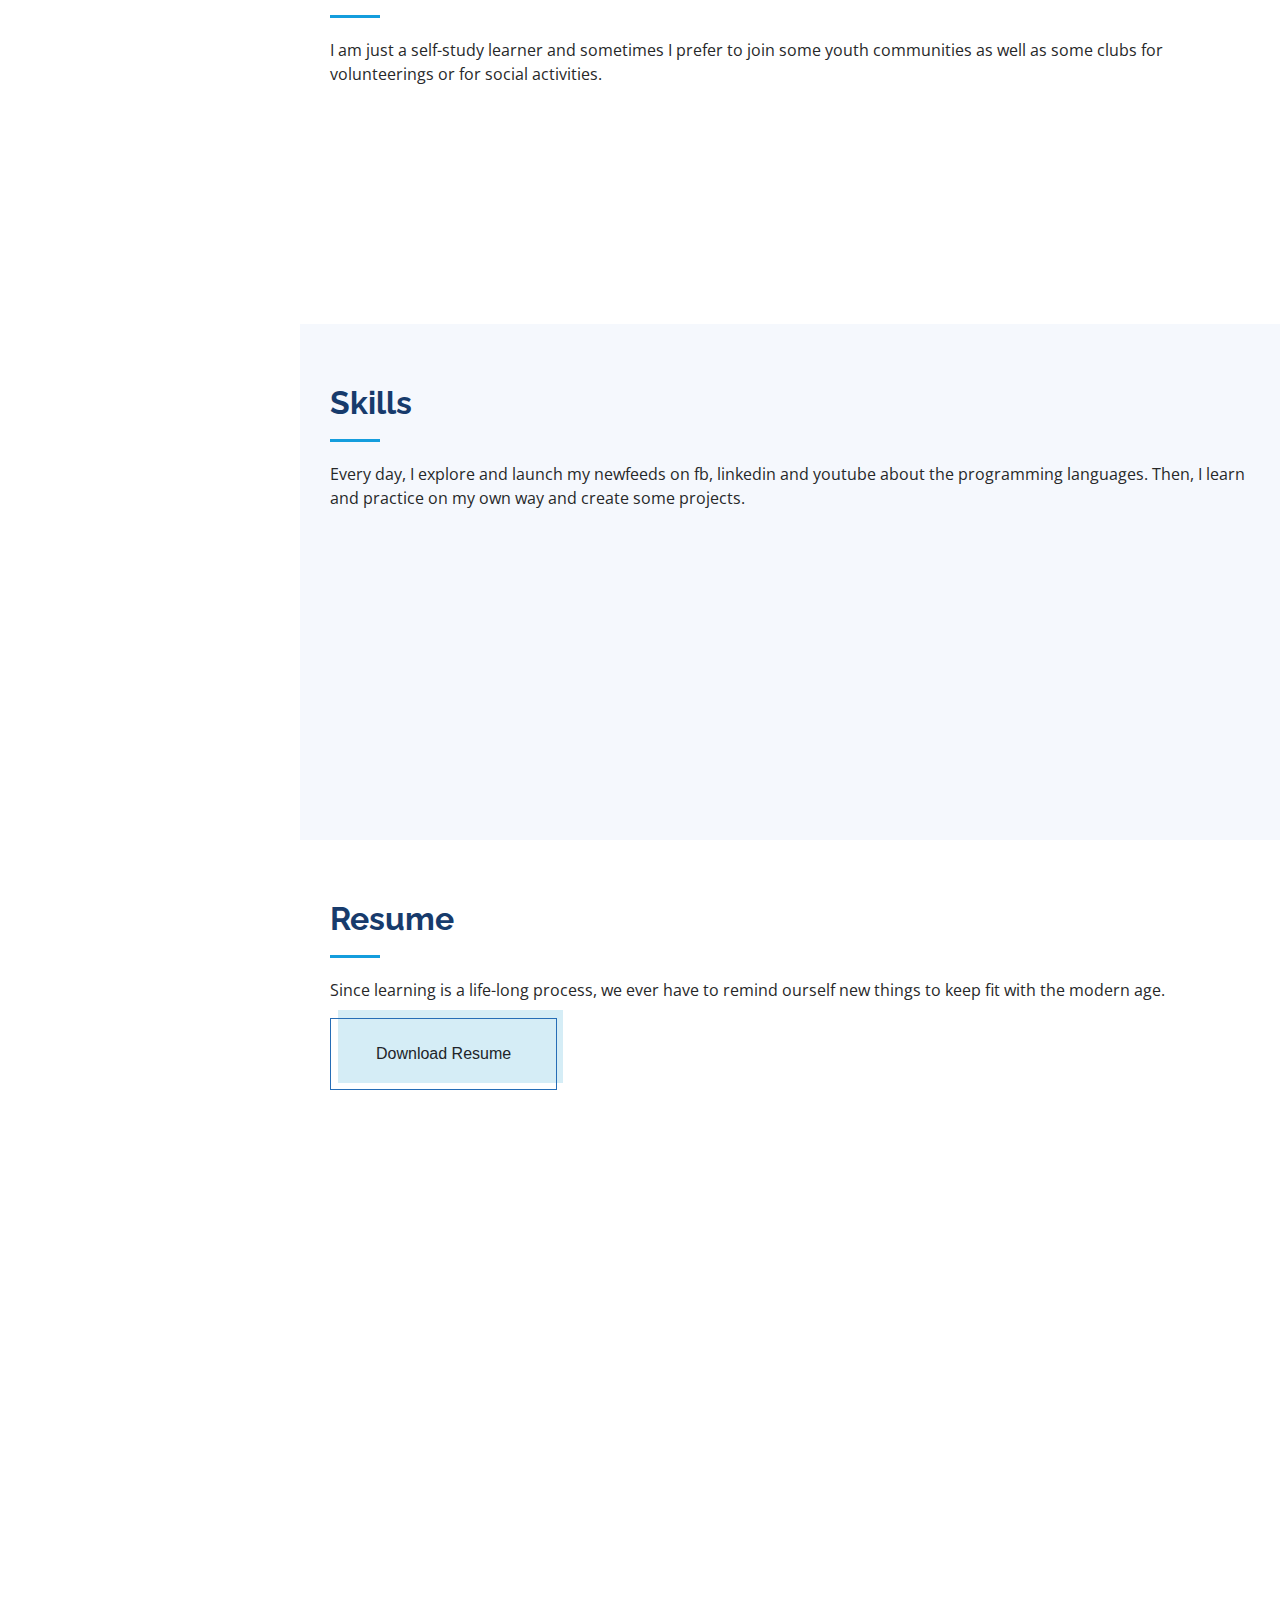
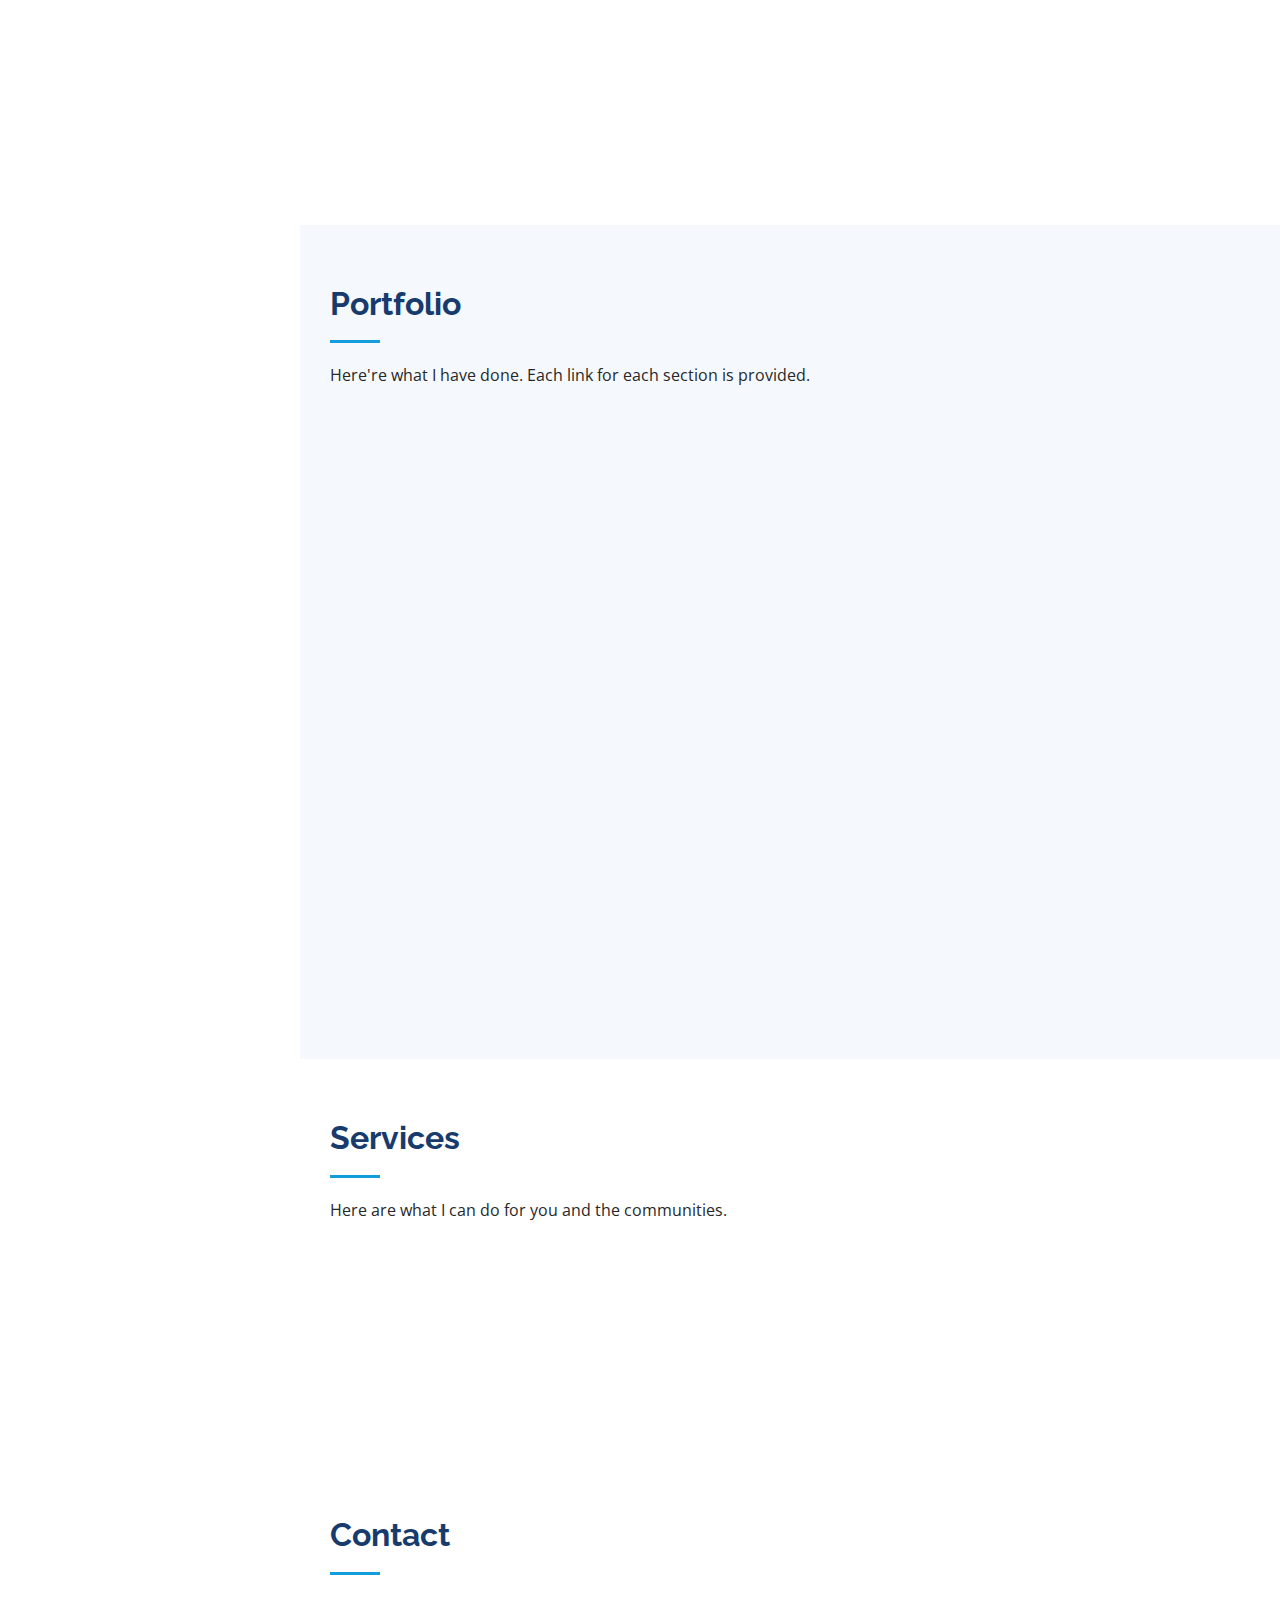
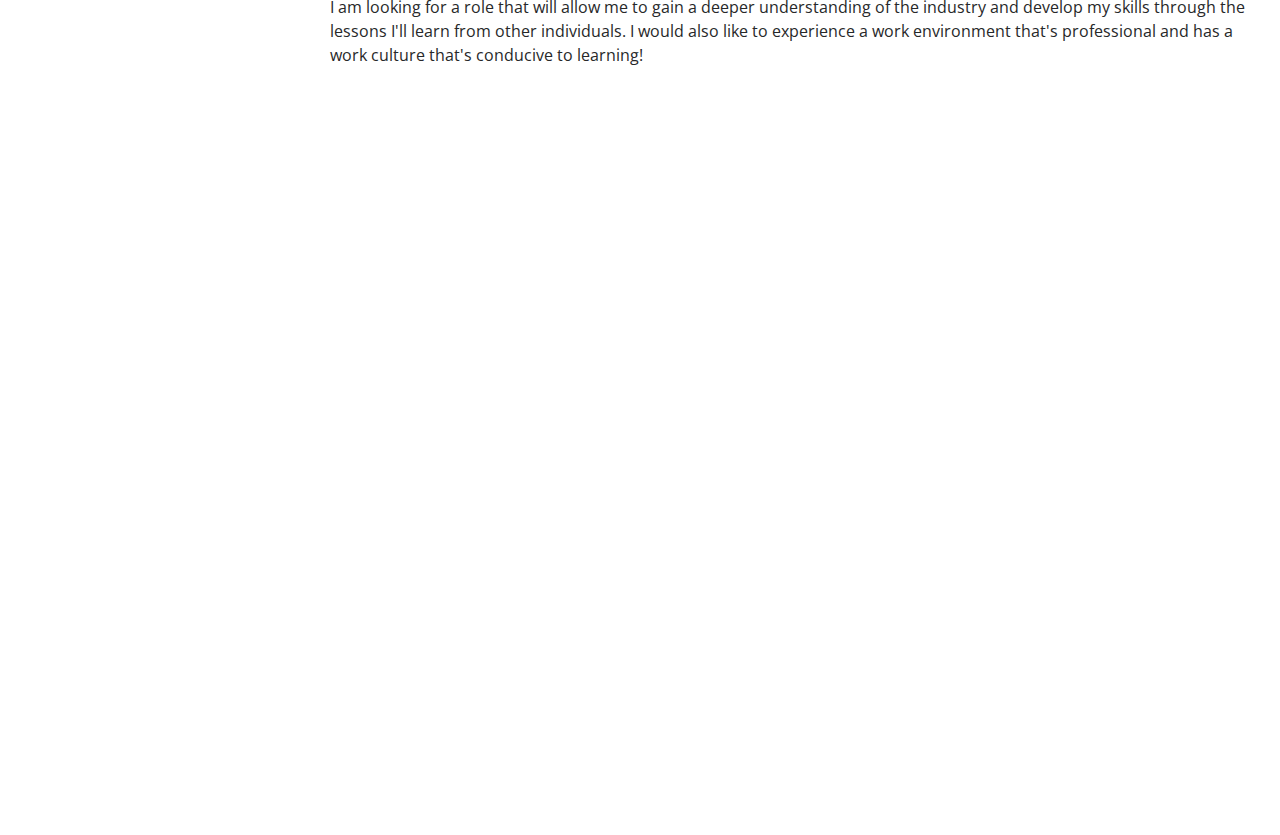
==== commit 1a24ec0a: "update" ====
--- a/index.html
+++ b/index.html
@@ -52,7 +52,7 @@
           <!-- <a href="#" class="twitter"><i class="bx bxl-twitter"></i></a> -->
           <a href="https://www.facebook.com/khin.m.mon.969300" class="facebook"><i class="bx bxl-facebook"></i></a>
           <a href="https://www.instagram.com/mikonhtow" class="instagram"><i class="bx bxl-instagram"></i></a>
-          <a href="https://t.me/mikonhtow" class="telegram"><i class="bx bxl-telegram"></i></a>
+          <a href="https://dribbble.com/kmyatmon" class="telegram"><i class="bx bxl-dribbble"></i></a>
           <a href="https://www.linkedin.com/in/khin-myat-mon-34020a193" class="linkedin"><i class="bx bxl-linkedin"></i></a>
         </div>
       </div>
@@ -83,7 +83,7 @@
       <h1>Khin Myat Mon</h1>
       <p>I'm a <span class="typed" data-typed-items="Web Developer, Freelancer, Photographer"></span></p>
       <button class="button-51" role="button">
-        <a href="https://drive.google.com/file/d/1q1jTjTZwyqI8fwq9ykd_HbMwGKEpc5mW/view?usp=sharing" download="" class="btn">Download Cv</a>  
+        <a href="" download="" class="btn">Download Cv</a>  
       </button>
     </div>
   </section><!-- End Hero -->
@@ -107,8 +107,17 @@
                  <img src="assets/img/profile-img.jpg" class="img-fluid border border__success" style="border-width:3px" alt="">
                 </div>
                 <div class="swiper-slide">
-                 <img src="assets/img/hero-bg.jpg" class="img-fluid border border__success" style="border-width:3px; width: 100%; height: 50vh;" alt="">
-                </div>
+                 <img src="assets/img/back.jpg" class="img-fluid border border__success" style="border-width:3px" alt="">
+                </div>
+                <div class="swiper-slide">
+                  <img src="assets/img/farew.jpg" class="img-fluid border border__success" style="border-width:3px" alt="">
+                 </div>
+                 <div class="swiper-slide">
+                  <img src="assets/img/side-pgq.jpg" class="img-fluid border border__success" style="border-width:3px" alt="">
+                 </div>
+                 <div class="swiper-slide">
+                  <img src="assets/img/home.jpg" class="img-fluid border border__success" style="border-width:3px" alt="">
+                 </div>
               </div>
             </div>
           </div>
@@ -122,7 +131,7 @@
                 <ul>
                   <li><i class="bi bi-chevron-right"></i> <strong>Email:</strong> <span>kmyatmon20@gmail.com</span></li>
                   <!-- <li><i class="bi bi-chevron-right"></i> <strong>Phone:</strong> <span>+959 896053767</span></li> -->
-                  <li><i class="bi bi-chevron-right"></i> <strong>City:</strong> <span>Yangon, Myanmar</span></li>
+                  <li><i class="bi bi-chevron-right"></i> <strong>City:</strong> <span>Thanbyuzayat, Myanmar</span></li>
                 </ul>
               </div>
               <div class="col-lg-6">
@@ -222,19 +231,12 @@
               </div>
             </div>
 
-            <!-- <div class="progress">
-              <span class="skill">NodeJS & TypeScript <i class="val">45%</i></span>
-              <div class="progress-bar-wrap">
-                <div class="progress-bar" role="progressbar" aria-valuenow="45" aria-valuemin="0" aria-valuemax="100"></div>
-              </div>
-            </div> -->
-
-            <!-- <div class="progress">
-              <span class="skill">UI / UX <i class="val">55%</i></span>
-              <div class="progress-bar-wrap">
-                <div class="progress-bar" role="progressbar" aria-valuenow="55" aria-valuemin="0" aria-valuemax="100"></div>
-              </div>
-            </div> -->
+           <div class="progress">
+              <span class="skill">UI / UX <i class="val">75%</i></span>
+              <div class="progress-bar-wrap">
+                <div class="progress-bar" role="progressbar" aria-valuenow="75" aria-valuemin="0" aria-valuemax="100"></div>
+              </div>
+            </div>
 
           </div>
 
@@ -248,9 +250,16 @@
             </div>
 
             <div class="progress">
-              <span class="skill">WordPress/CMS <i class="val">75%</i></span>
-              <div class="progress-bar-wrap">
-                <div class="progress-bar" role="progressbar" aria-valuenow="90" aria-valuemin="0" aria-valuemax="100"></div>
+              <span class="skill">NodeJS & TypeScript <i class="val">65%</i></span>
+              <div class="progress-bar-wrap">
+                <div class="progress-bar" role="progressbar" aria-valuenow="65" aria-valuemin="0" aria-valuemax="100"></div>
+              </div>
+            </div> 
+
+            <div class="progress">
+              <span class="skill">WordPress/CMS <i class="val">80%</i></span>
+              <div class="progress-bar-wrap">
+                <div class="progress-bar" role="progressbar" aria-valuenow="80" aria-valuemin="0" aria-valuemax="100"></div>
               </div>
             </div>
 
@@ -283,7 +292,7 @@
           <h2>Resume</h2>
           <p>Since learning is a life-long process, we ever have to remind ourself new things to keep fit with the modern age.</p>
            <button class="button-51 mt-3" role="button">
-            <a href="assets/img/kmmResume.pdf" download="" class="btn">Download Resume</a>  
+            <a href="https://drive.google.com/file/d/1SsMkHg6UctyRwYk_eWsNegGrTHJ_S1PZ/view?usp=drive_link" download="" class="btn">Download Resume</a>  
           </button>
         </div>
 
@@ -344,95 +353,95 @@
           <div class="col-lg-12 d-flex justify-content-center">
             <ul id="portfolio-flters">
               <li data-filter="*" class="filter-active">All</li>
-              <li data-filter=".filter-app">React</li>
-              <li data-filter=".filter-card">Photo</li>
-              <!-- <li data-filter=".filter-web">Web</li> -->
+              <li data-filter=".filter-fr">FrontEnd</li>
+              <li data-filter=".filter-pp">Photo</li>
+              <li data-filter=".filter-bk">BackEnd</li>
             </ul>
           </div>
         </div>
 
         <div class="row portfolio-container" data-aos="fade-up" data-aos-delay="100">     
 
-          <div class="col-lg-4 col-md-6 portfolio-item filter-app">
-            <div class="portfolio-wrap">
-              <img src="assets/img/portfolio/Screenshot 2023-07-21 165253.png" class="img-fluid" alt="">
-              <div class="portfolio-links">
-                <a href="assets/img/portfolio/Screenshot 2023-07-21 165253.png" data-gallery="portfolioGallery" class="portfolio-lightbox" title="Web 3"><i class="bx bx-plus"></i></a>
-                <a href="portfolio-details.html" title="More Details"><i class="bx bx-link"></i></a>
-              </div>
-            </div>
-          </div>
-
-          <div class="col-lg-4 col-md-6 portfolio-item filter-app">
-            <div class="portfolio-wrap">
-              <img src="assets/img/portfolio/Screenshot 2023-07-21 165350.png" class="img-fluid" alt="">
-              <div class="portfolio-links">
-                <a href="assets/img/portfolio/Screenshot 2023-07-21 165350.png" data-gallery="portfolioGallery" class="portfolio-lightbox" title="App 2"><i class="bx bx-plus"></i></a>
-                <a href="portfolio-details.html" title="More Details"><i class="bx bx-link"></i></a>
-              </div>
-            </div>
-          </div>
-
-          <div class="col-lg-4 col-md-6 portfolio-item filter-card">
-            <div class="portfolio-wrap">
-              <img src="assets/img/portfolio/portfolio-4.jpg" class="img-fluid" alt="">
-              <div class="portfolio-links">
-                <a href="assets/img/portfolio/portfolio-4.jpg" data-gallery="portfolioGallery" class="portfolio-lightbox" title="Card 2"><i class="bx bx-plus"></i></a>
-                <a href="portfolio-details.html" title="More Details"><i class="bx bx-link"></i></a>
-              </div>
-            </div>
-          </div>
-
-          <div class="col-lg-4 col-md-6 portfolio-item filter-web">
-            <div class="portfolio-wrap">
-              <img src="assets/img/portfolio/portfolio-5.jpg" class="img-fluid" alt="">
-              <div class="portfolio-links">
-                <a href="assets/img/portfolio/portfolio-5.jpg" data-gallery="portfolioGallery" class="portfolio-lightbox" title="Web 2"><i class="bx bx-plus"></i></a>
-                <a href="portfolio-details.html" title="More Details"><i class="bx bx-link"></i></a>
-              </div>
-            </div>
-          </div>
-
-          <div class="col-lg-4 col-md-6 portfolio-item filter-app">
-            <div class="portfolio-wrap">
-              <img src="assets/img/portfolio/Screenshot 2023-07-21 165350.png" class="img-fluid" alt="">
-              <div class="portfolio-links">
-                <a href="assets/img/portfolio/Screenshot 2023-07-22 123740.png" data-gallery="portfolioGallery" class="portfolio-lightbox" title="App 3"><i class="bx bx-plus"></i></a>
-                <a href="portfolio-details.html" title="More Details"><i class="bx bx-link"></i></a>
-              </div>
-            </div>
-          </div>
-
-          <div class="col-lg-4 col-md-6 portfolio-item filter-card">
-            <div class="portfolio-wrap">
-              <img src="assets/img/portfolio/portfolio-7.jpg" class="img-fluid" alt="">
-              <div class="portfolio-links">
-                <a href="assets/img/portfolio/portfolio-7.jpg" data-gallery="portfolioGallery" class="portfolio-lightbox" title="Card 1"><i class="bx bx-plus"></i></a>
-                <a href="portfolio-details.html" title="More Details"><i class="bx bx-link"></i></a>
-              </div>
-            </div>
-          </div>
-
-          <div class="col-lg-4 col-md-6 portfolio-item filter-card">
-            <div class="portfolio-wrap">
-              <img src="assets/img/portfolio/portfolio-8.jpg" class="img-fluid" alt="">
-              <div class="portfolio-links">
-                <a href="assets/img/portfolio/portfolio-8.jpg" data-gallery="portfolioGallery" class="portfolio-lightbox" title="Card 3"><i class="bx bx-plus"></i></a>
-                <a href="portfolio-details.html" title="More Details"><i class="bx bx-link"></i></a>
-              </div>
-            </div>
-          </div>
-
-          <div class="col-lg-4 col-md-6 portfolio-item filter-web">
-            <div class="portfolio-wrap">
-              <img src="assets/img/portfolio/portfolio-9.jpg" class="img-fluid" alt="">
-              <div class="portfolio-links">
-                <a href="assets/img/portfolio/portfolio-9.jpg" data-gallery="portfolioGallery" class="portfolio-lightbox" title="Web 3"><i class="bx bx-plus"></i></a>
-                <a href="portfolio-details.html" title="More Details"><i class="bx bx-link"></i></a>
-              </div>
-            </div>
-          </div>
-
+          <div class="col-lg-4 col-md-6 portfolio-item filter-fr">
+            <div class="portfolio-wrap">
+              <img src="assets/img/portfolio/fr-9 Re.png" class="img-fluid" alt="">
+              <div class="portfolio-links">
+                <a href="" title="More Details"><i class="bx bx-link"></i></a>
+              </div>
+            </div>
+          </div>
+
+          <div class="col-lg-4 col-md-6 portfolio-item filter-pp">
+            <div class="portfolio-wrap">
+              <img src="assets/img/portfolio/fr-1 theme.png" class="img-fluid" alt="">
+              <div class="portfolio-links">
+                <a href="" title="More Details"><i class="bx bx-link"></i></a>
+              </div>
+            </div>
+          </div>
+
+          <div class="col-lg-4 col-md-6 portfolio-item filter-fr">
+            <div class="portfolio-wrap">
+              <img src="assets/img/portfolio/fr-8 Re.png" class="img-fluid" alt="">
+              <div class="portfolio-links">
+                <a href="https://zingy-starburst-eb78f2.netlify.app/" title="More Details"><i class="bx bx-link"></i></a>
+              </div>
+            </div>
+          </div>
+
+          <div class="col-lg-4 col-md-6 portfolio-item filter-bk">
+            <div class="portfolio-wrap">
+              <img src="assets/img/portfolio/bk-2 php.png" class="img-fluid" alt="">
+              <div class="portfolio-links">
+                <a href="https://github.com/KMyatMon/ExpenseManagement-PHP" title="More Details"><i class="bx bx-link"></i></a>
+              </div>
+            </div>
+          </div>
+
+          <div class="col-lg-4 col-md-6 portfolio-item filter-bk">
+            <div class="portfolio-wrap">
+              <img src="assets/img/portfolio/bk-1 php.png" class="img-fluid" alt="">
+              <div class="portfolio-links">
+                <a href="https://github.com/KMyatMon/my_php_pj" title="More Details"><i class="bx bx-link"></i></a>
+              </div>
+            </div>
+          </div>
+
+          <div class="col-lg-4 col-md-6 portfolio-item filter-fr">
+            <div class="portfolio-wrap">
+              <img src="assets/img/portfolio/fr-10 Re.png" class="img-fluid" alt="">
+              <div class="portfolio-links">
+                <a href="https://phenomenal-pika-b8f662.netlify.app/" title="More Details"><i class="bx bx-link"></i></a>
+              </div>
+            </div>
+          </div>
+          
+          <div class="col-lg-4 col-md-6 portfolio-item filter-fr">
+            <div class="portfolio-wrap">
+              <img src="assets/img/portfolio/fr-5 music.png" class="img-fluid" alt="">
+              <div class="portfolio-links">
+                <a href="https://beautiful-blancmange-ab002c.netlify.app/" title="More Details"><i class="bx bx-link"></i></a>
+              </div>
+            </div>
+          </div>
+          
+          <div class="col-lg-4 col-md-6 portfolio-item filter-fr">
+            <div class="portfolio-wrap">
+              <img src="assets/img/portfolio/fr-3 quiz.png" class="img-fluid" alt="">
+              <div class="portfolio-links">
+                <a href="https://gleeful-longma-38aec6.netlify.app/" title="More Details"><i class="bx bx-link"></i></a>
+              </div>
+            </div>
+          </div>
+
+          <div class="col-lg-4 col-md-6 portfolio-item filter-fr">
+            <div class="portfolio-wrap">
+              <img src="assets/img/portfolio/fr-4 aiImg.png" class="img-fluid" alt="">
+              <div class="portfolio-links">
+                <a href="https://radiant-puppy-d51d0f.netlify.app/" title="More Details"><i class="bx bx-link"></i></a>
+              </div>
+            </div>
+          </div>
         </div>
 
       </div>
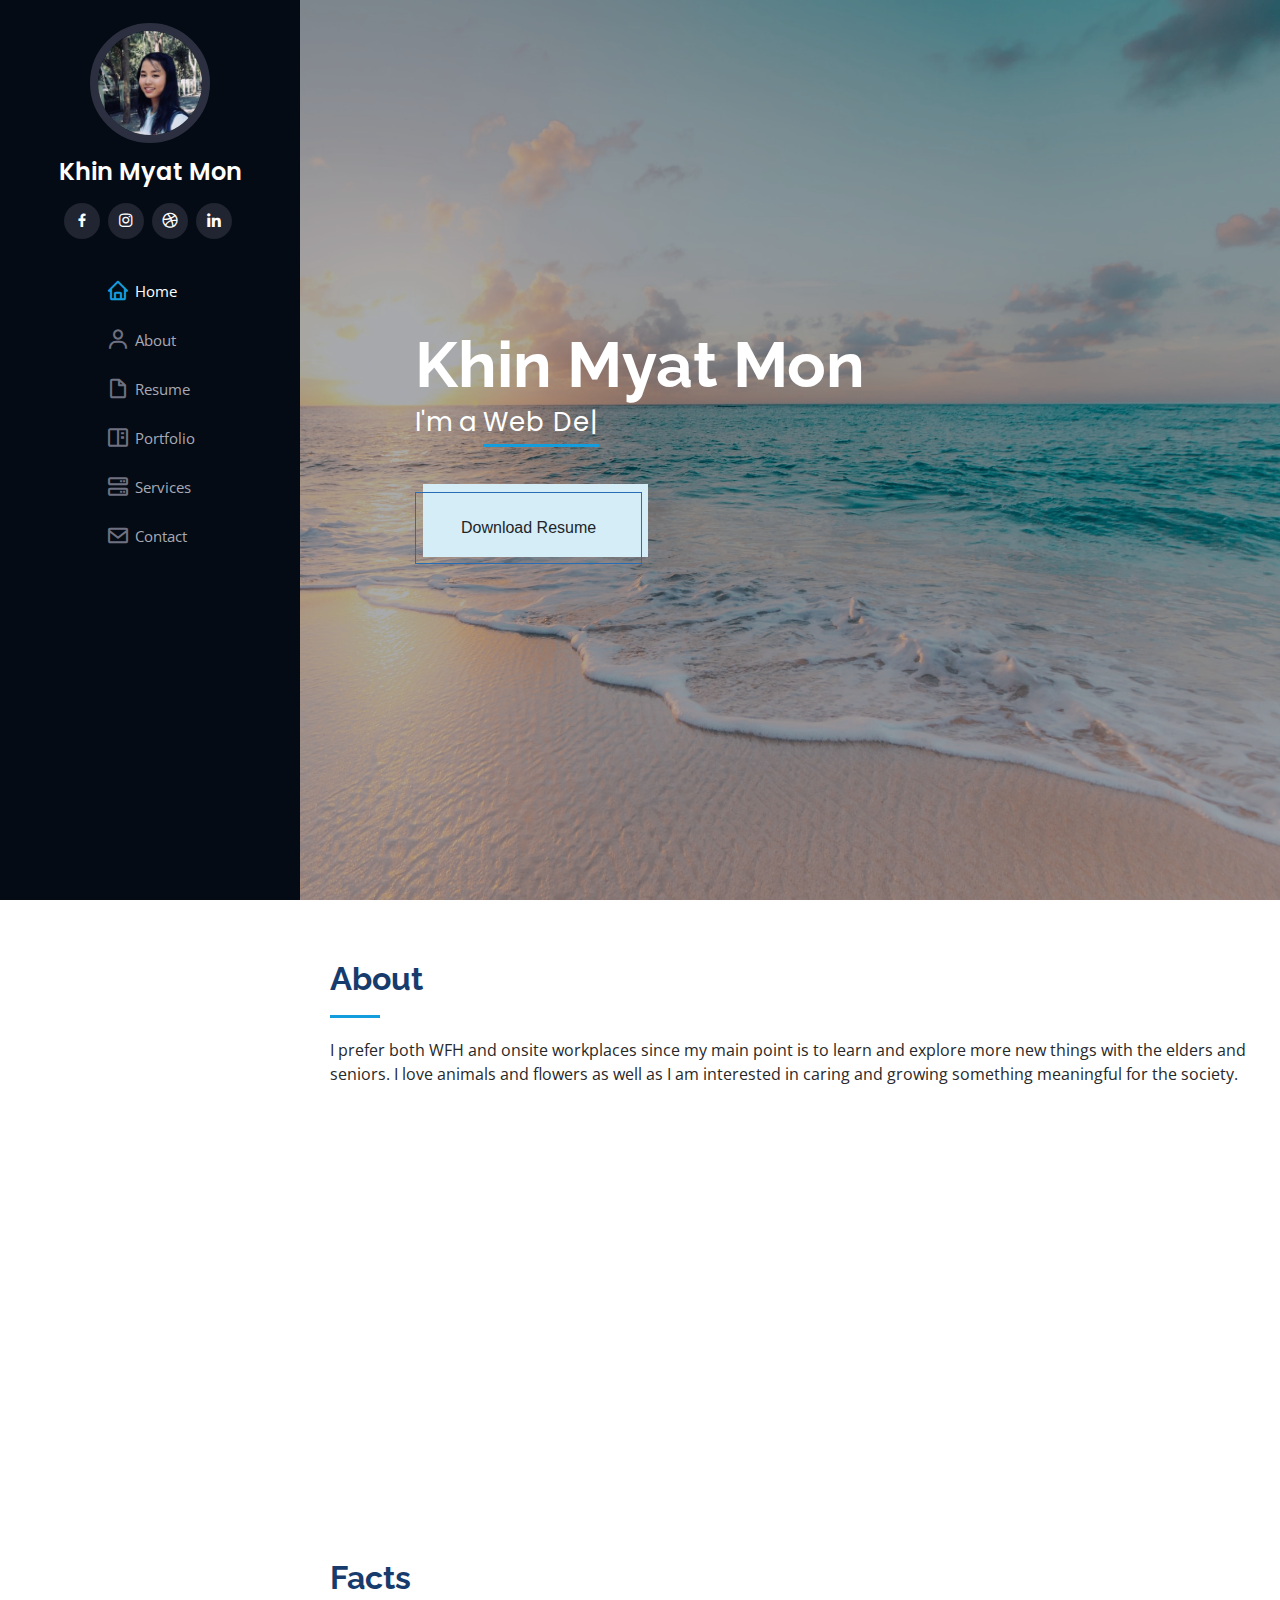
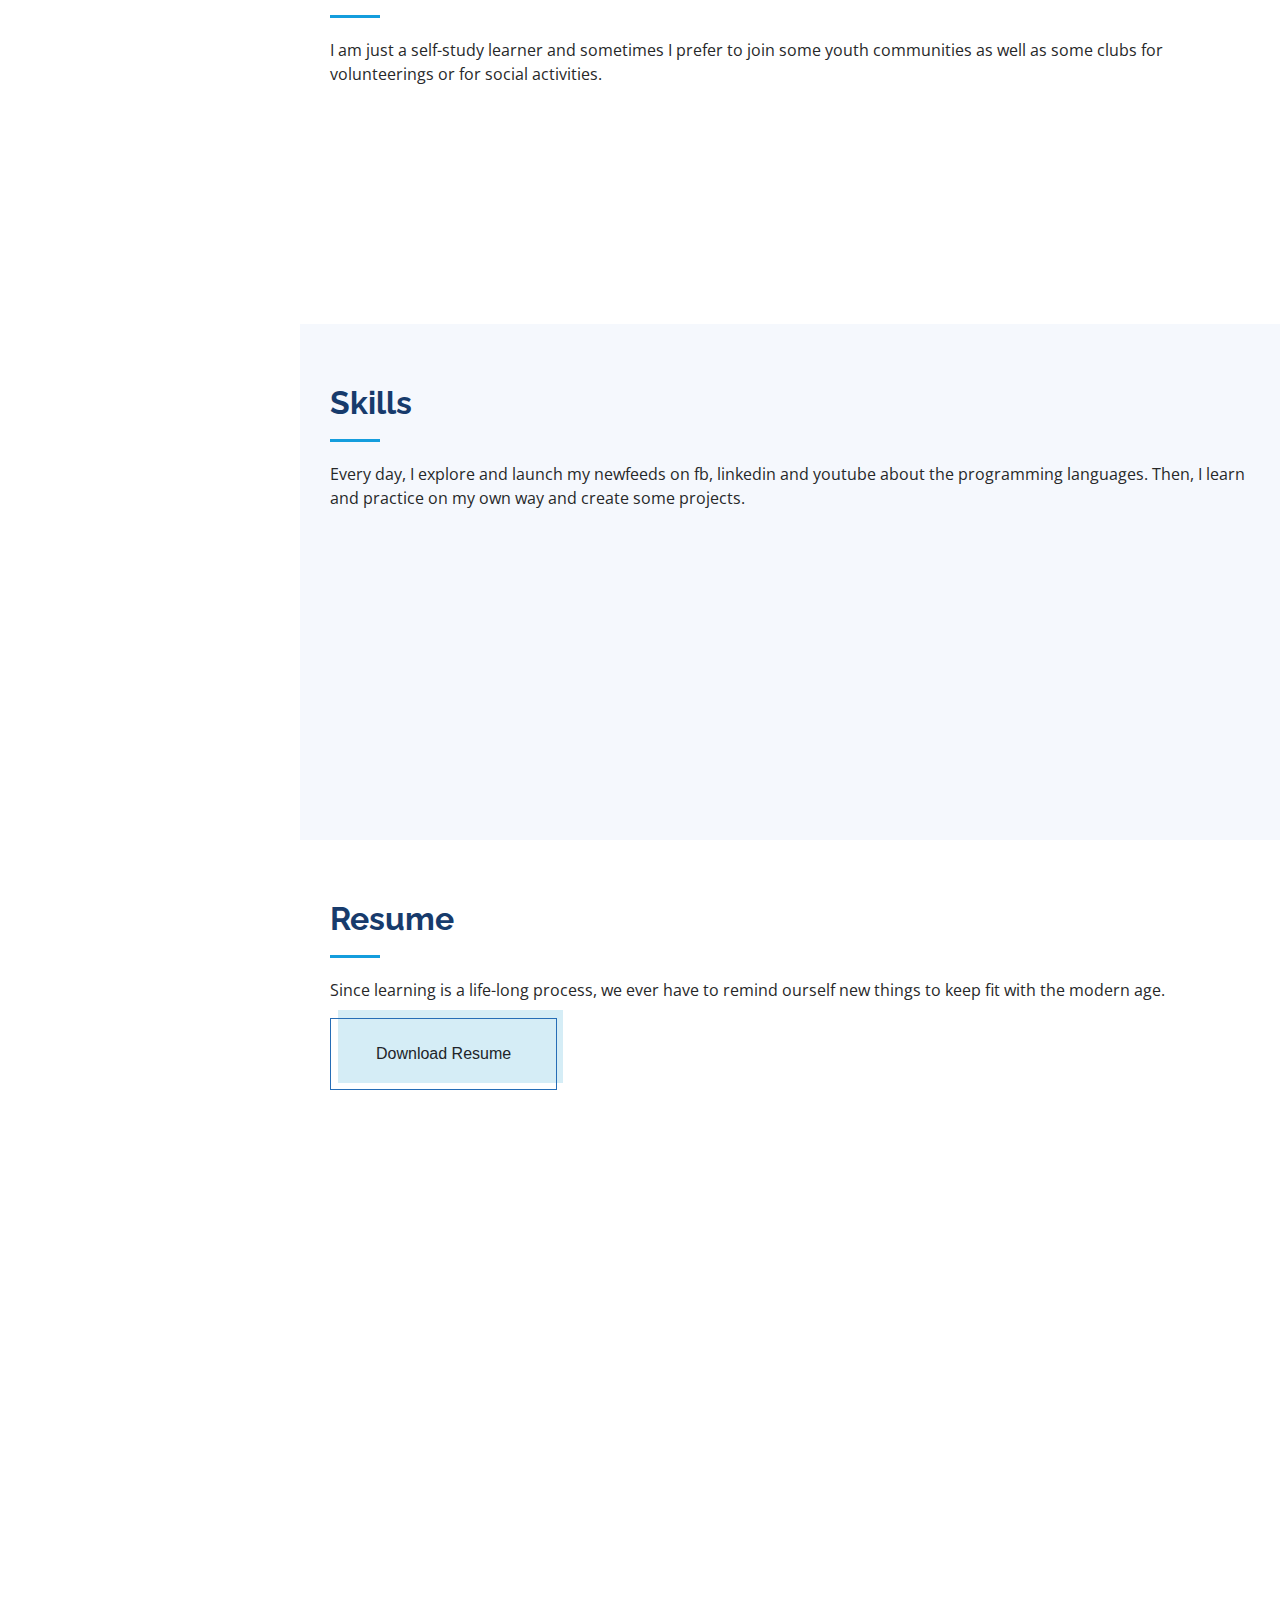
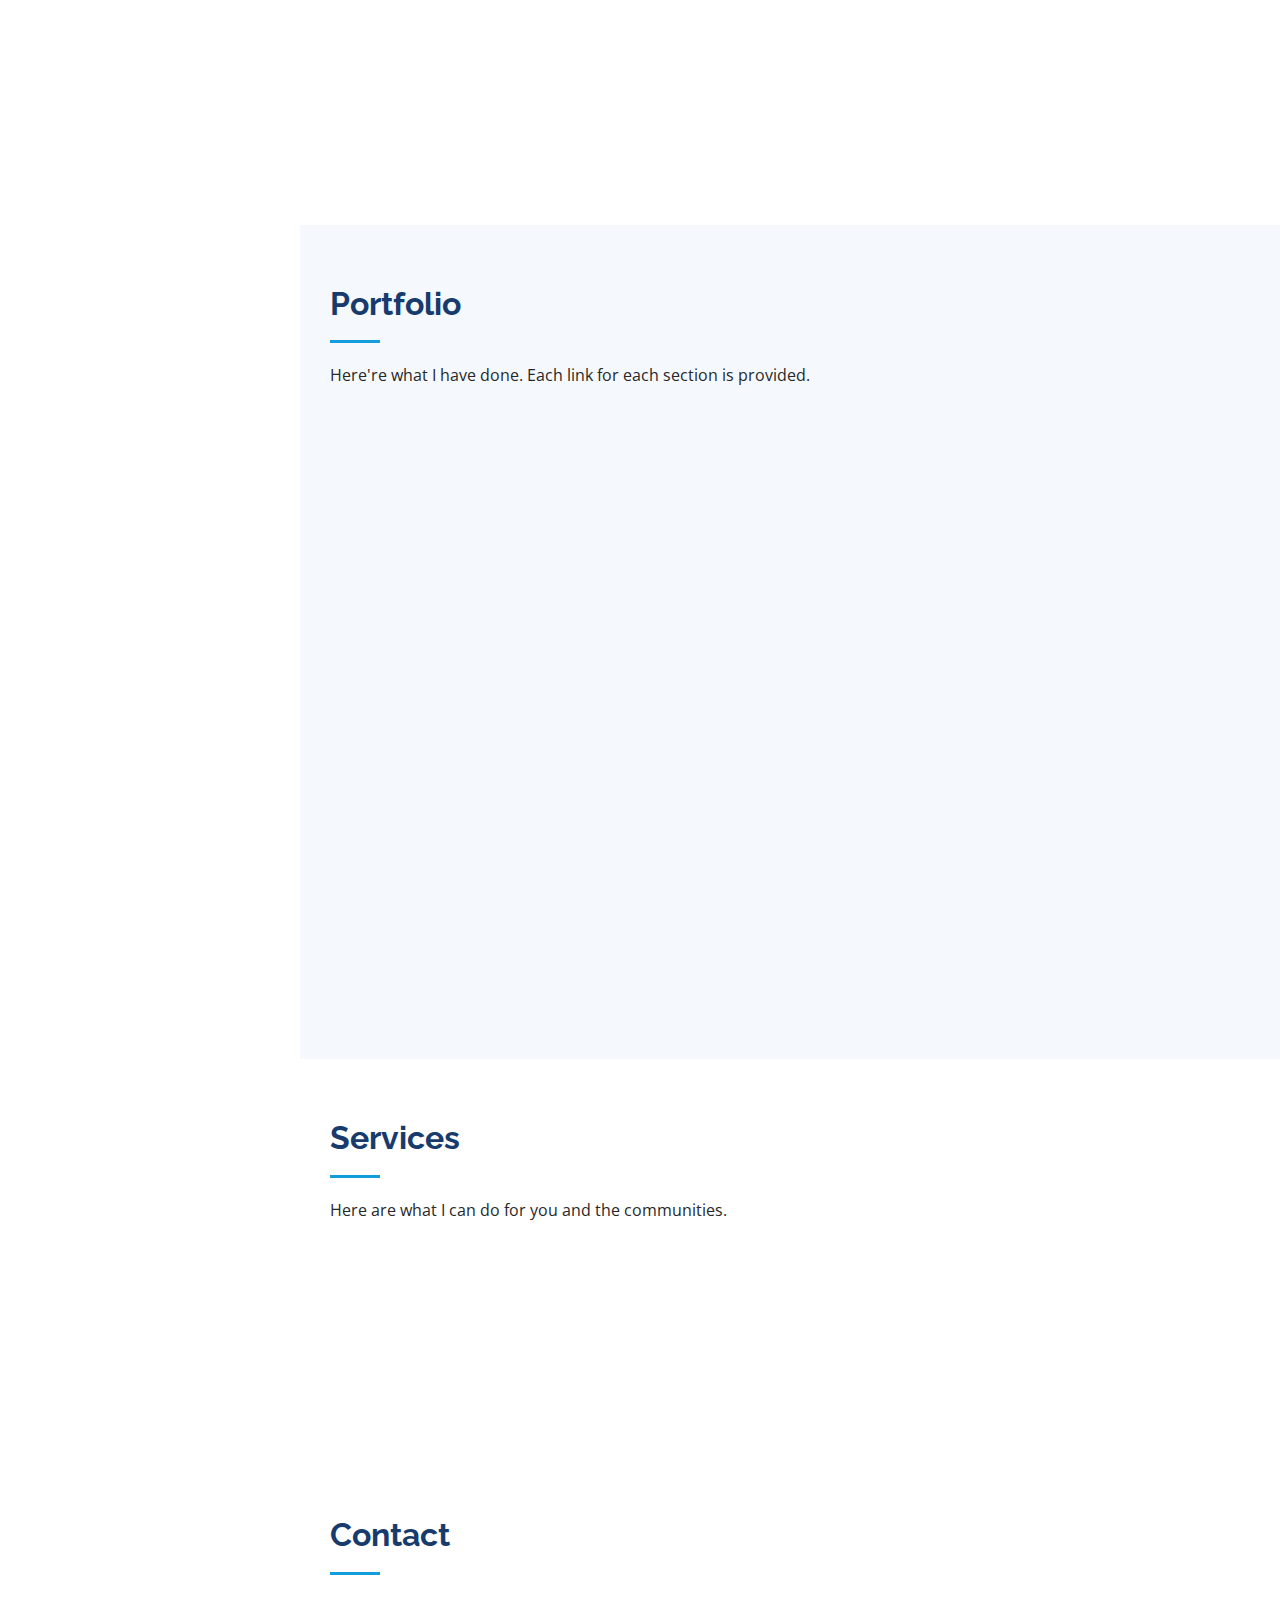
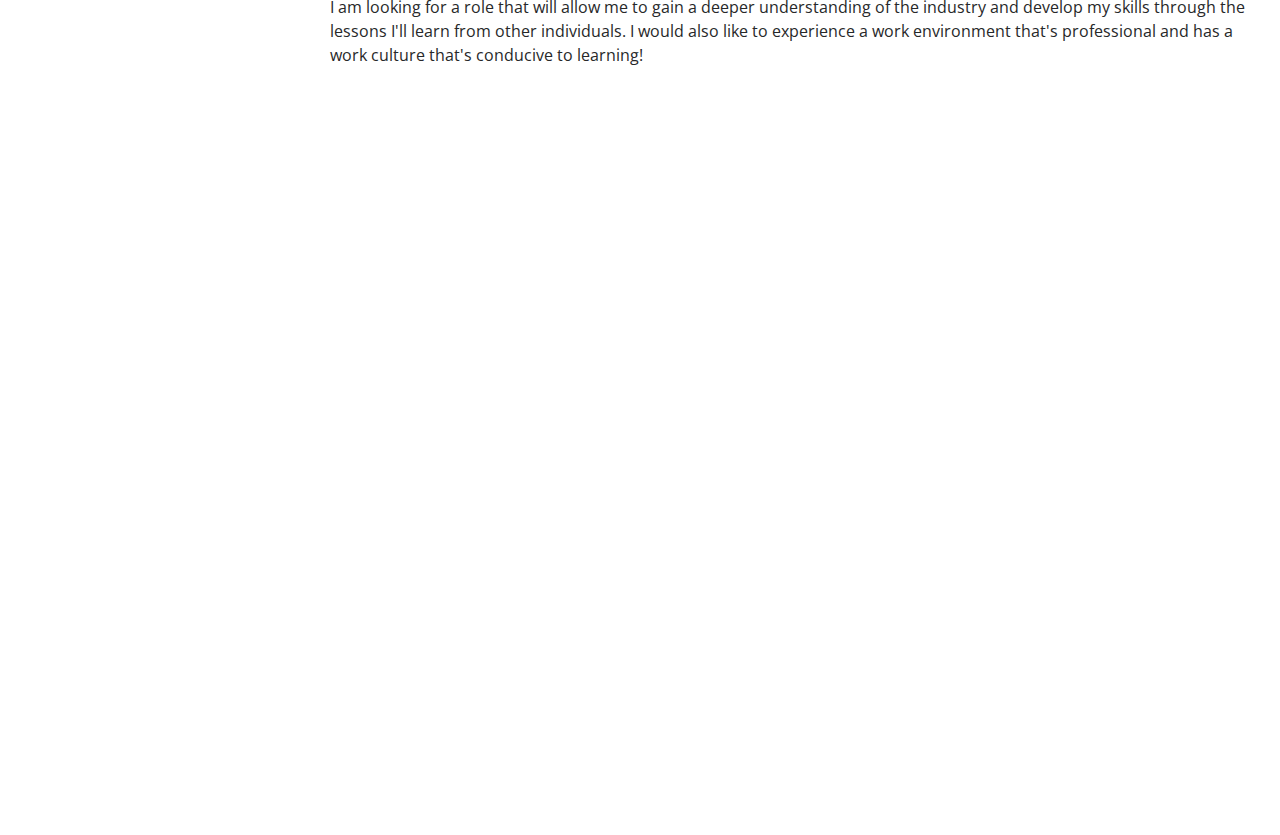
==== commit 29c40085: "skill update" ====
--- a/index.html
+++ b/index.html
@@ -83,7 +83,7 @@
       <h1>Khin Myat Mon</h1>
       <p>I'm a <span class="typed" data-typed-items="Web Developer, Freelancer, Photographer"></span></p>
       <button class="button-51" role="button">
-        <a href="" download="" class="btn">Download Cv</a>  
+        <a href="https://drive.google.com/file/d/1R5Vf869T9B40CUTQIFlBh9avnso_zkEe/view?usp=sharing" download="" class="btn">Download Resume</a>  
       </button>
     </div>
   </section><!-- End Hero -->
@@ -225,9 +225,9 @@
             </div>
 
             <div class="progress">
-              <span class="skill">ReactJS & React Next <i class="val">65%</i></span>
-              <div class="progress-bar-wrap">
-                <div class="progress-bar" role="progressbar" aria-valuenow="65" aria-valuemin="0" aria-valuemax="100"></div>
+              <span class="skill">ReactJS & React Next <i class="val">80%</i></span>
+              <div class="progress-bar-wrap">
+                <div class="progress-bar" role="progressbar" aria-valuenow="80" aria-valuemin="0" aria-valuemax="100"></div>
               </div>
             </div>
 
@@ -250,9 +250,9 @@
             </div>
 
             <div class="progress">
-              <span class="skill">NodeJS & TypeScript <i class="val">65%</i></span>
-              <div class="progress-bar-wrap">
-                <div class="progress-bar" role="progressbar" aria-valuenow="65" aria-valuemin="0" aria-valuemax="100"></div>
+              <span class="skill">NodeJS & TypeScript <i class="val">70%</i></span>
+              <div class="progress-bar-wrap">
+                <div class="progress-bar" role="progressbar" aria-valuenow="70" aria-valuemin="0" aria-valuemax="100"></div>
               </div>
             </div> 
 
@@ -273,7 +273,7 @@
             <div class="progress">
               <span class="skill">Git & Github <i class="val">75%</i></span>
               <div class="progress-bar-wrap">
-                <div class="progress-bar" role="progressbar" aria-valuenow="55" aria-valuemin="0" aria-valuemax="100"></div>
+                <div class="progress-bar" role="progressbar" aria-valuenow="75" aria-valuemin="0" aria-valuemax="100"></div>
               </div>
             </div>
 
@@ -292,7 +292,7 @@
           <h2>Resume</h2>
           <p>Since learning is a life-long process, we ever have to remind ourself new things to keep fit with the modern age.</p>
            <button class="button-51 mt-3" role="button">
-            <a href="https://drive.google.com/file/d/1SsMkHg6UctyRwYk_eWsNegGrTHJ_S1PZ/view?usp=drive_link" download="" class="btn">Download Resume</a>  
+            <a href="https://drive.google.com/file/d/1R5Vf869T9B40CUTQIFlBh9avnso_zkEe/view?usp=sharing" download="" class="btn">Download Resume</a>  
           </button>
         </div>
 
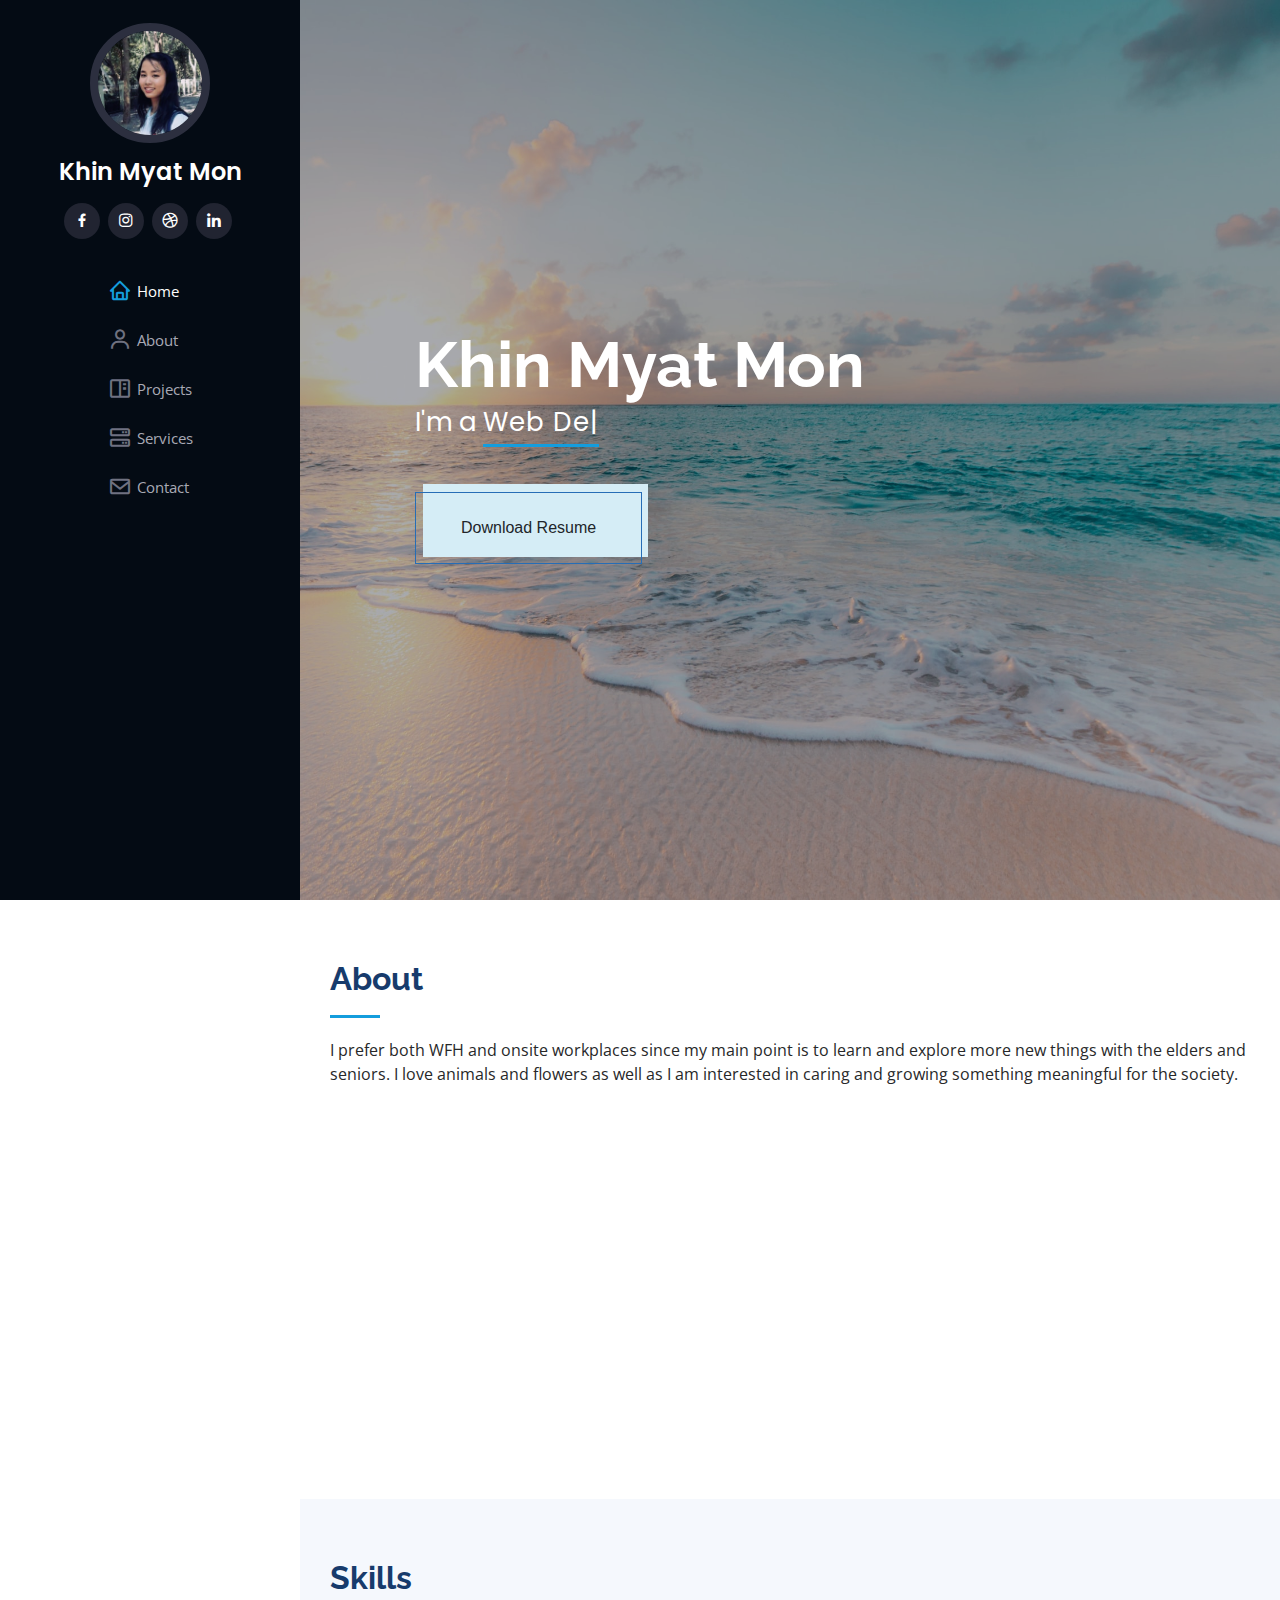
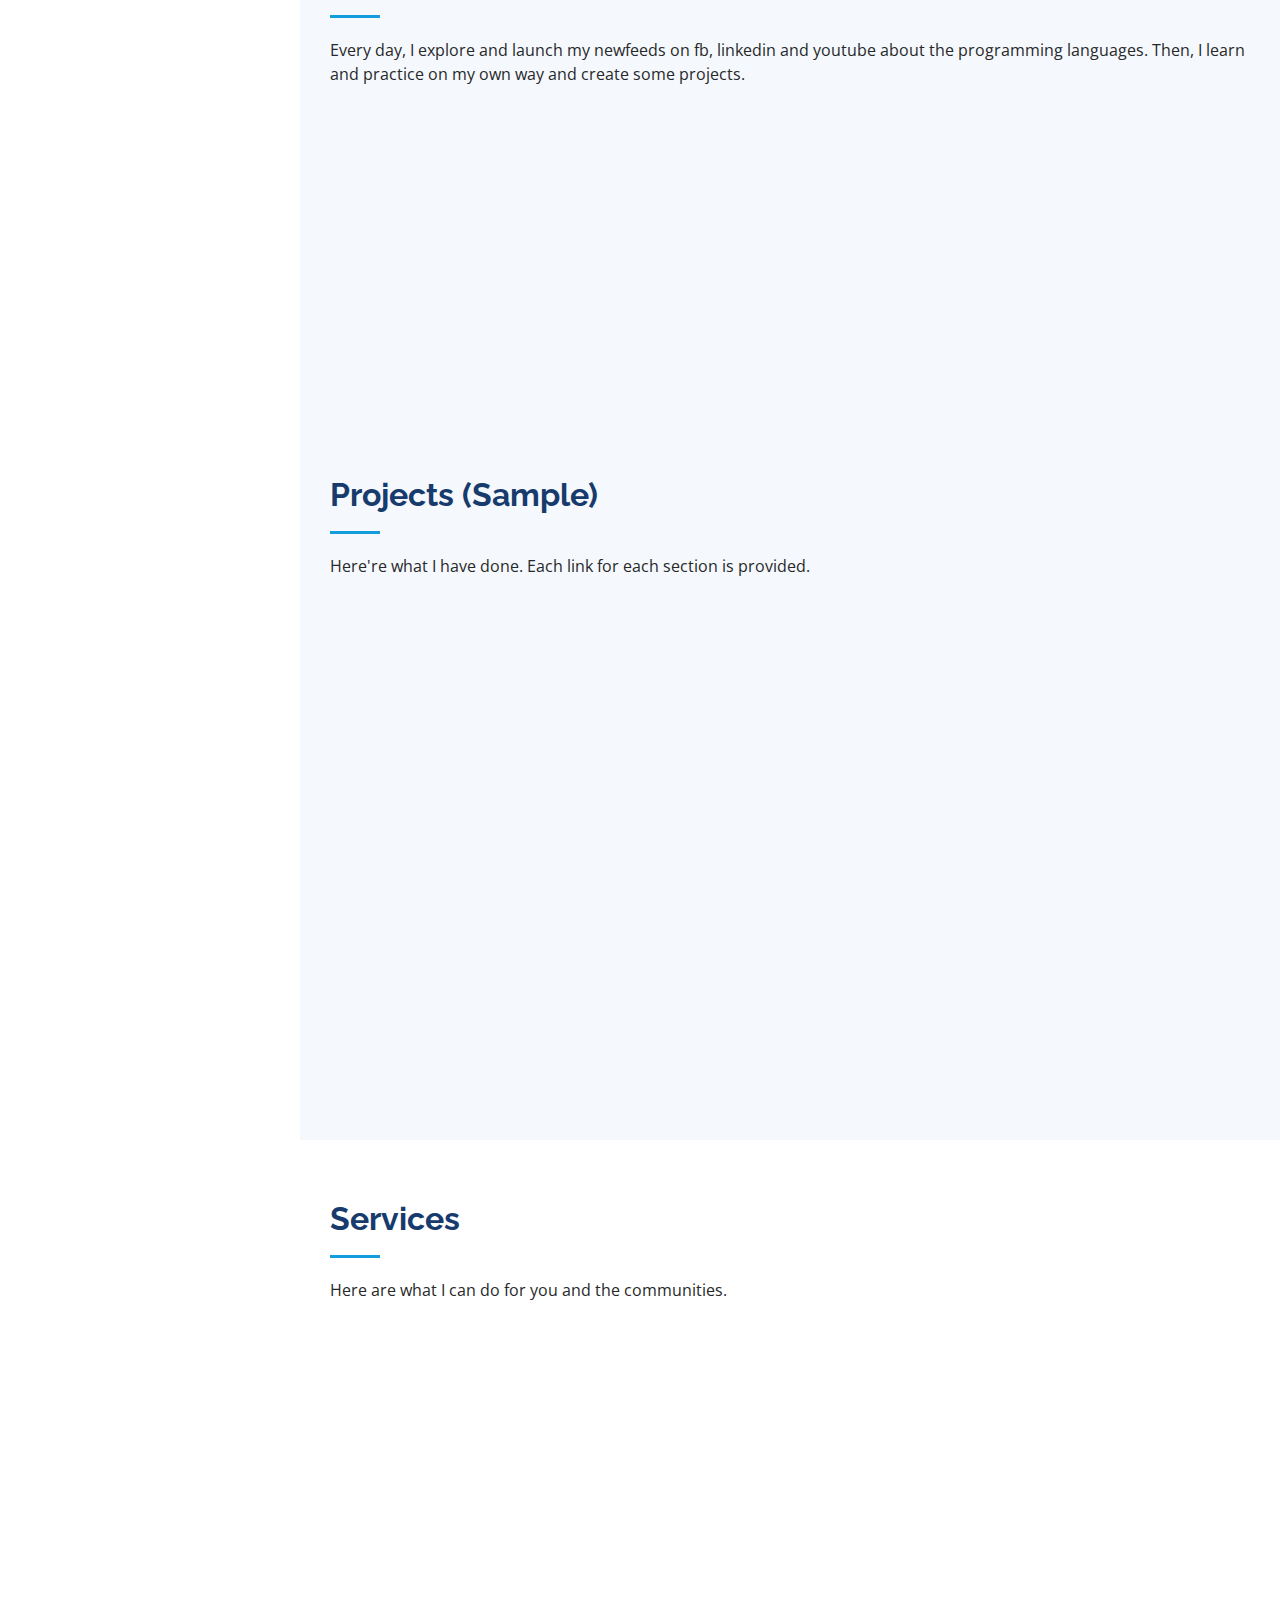
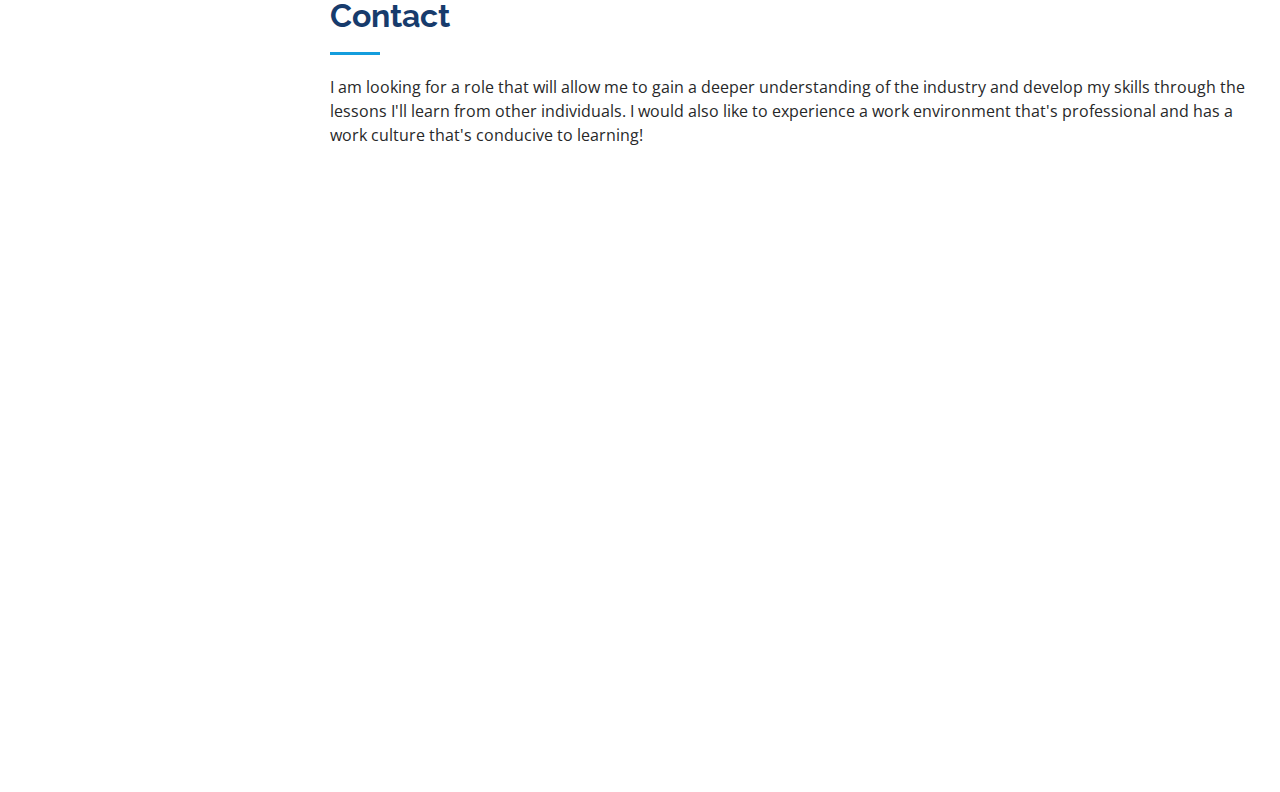
==== commit ac9d4b50: "resume update" ====
--- a/index.html
+++ b/index.html
@@ -61,8 +61,8 @@
         <ul>
           <li><a href="#hero" class="nav-link scrollto active"><i class="bx bx-home"></i> <span>Home</span></a></li>
           <li><a href="#about" class="nav-link scrollto"><i class="bx bx-user"></i> <span>About</span></a></li>
-          <li><a href="#resume" class="nav-link scrollto"><i class="bx bx-file-blank"></i> <span>Resume</span></a></li>
-          <li><a href="#portfolio" class="nav-link scrollto"><i class="bx bx-book-content"></i> <span>Portfolio</span></a></li>
+          <!-- <li><a href="#resume" class="nav-link scrollto"><i class="bx bx-file-blank"></i> <span>Resume</span></a></li> -->
+          <li><a href="#projects" class="nav-link scrollto"><i class="bx bx-book-content"></i> <span>Projects</span></a></li>
           <li><a href="#services" class="nav-link scrollto"><i class="bx bx-server"></i> <span>Services</span></a></li>
           <li><a href="#contact" class="nav-link scrollto"><i class="bx bx-envelope"></i> <span>Contact</span></a></li>
         </ul>
@@ -81,9 +81,9 @@
   <section id="hero" class="d-flex flex-column justify-content-center align-items-center">
     <div class="hero-container" data-aos="fade-in">
       <h1>Khin Myat Mon</h1>
-      <p>I'm a <span class="typed" data-typed-items="Web Developer, Freelancer, Photographer"></span></p>
+      <p>I'm a <span class="typed" data-typed-items="Web Developer, Freelancer, FrontEnd Developer"></span></p>
       <button class="button-51" role="button">
-        <a href="https://drive.google.com/file/d/1R5Vf869T9B40CUTQIFlBh9avnso_zkEe/view?usp=sharing" download="" class="btn">Download Resume</a>  
+        <a href="https://drive.google.com/file/d/1xH06J7rHPz8njtp6XaIGFE5JzZP7TJCE/view?usp=sharing" download="" class="btn">Download Resume</a>  
       </button>
     </div>
   </section><!-- End Hero -->
@@ -151,7 +151,7 @@
     </section><!-- End About Section -->
 
     <!-- ======= Facts Section ======= -->
-    <section id="facts" class="facts">
+    <!-- <section id="facts" class="facts">
       <div class="container">
 
         <div class="section-title">
@@ -185,18 +185,11 @@
             </div>
           </div>
 
-          <!-- <div class="col-lg-3 col-md-6 d-md-flex align-items-md-stretch" data-aos="fade-up" data-aos-delay="300">
-            <div class="count-box">
-              <i class="bi bi-people"></i>
-              <span data-purecounter-start="0" data-purecounter-end="32" data-purecounter-duration="1" class="purecounter"></span>
-              <p><strong>Hard Workers</strong> I still don't have one</p>
-            </div>
-          </div> -->
-
-        </div>
-
-      </div>
-    </section><!-- End Facts Section -->
+        </div>
+
+      </div>
+    </section> -->
+    <!-- End Facts Section -->
 
     <!-- ======= Skills Section ======= -->
     <section id="skills" class="skills section-bg">
@@ -285,14 +278,14 @@
     </section><!-- End Skills Section -->
 
     <!-- ======= Resume Section ======= -->
-    <section id="resume" class="resume">
+    <!-- <section id="resume" class="resume">
       <div class="container">
 
         <div class="section-title">
           <h2>Resume</h2>
           <p>Since learning is a life-long process, we ever have to remind ourself new things to keep fit with the modern age.</p>
            <button class="button-51 mt-3" role="button">
-            <a href="https://drive.google.com/file/d/1R5Vf869T9B40CUTQIFlBh9avnso_zkEe/view?usp=sharing" download="" class="btn">Download Resume</a>  
+            <a href="https://drive.google.com/file/d/1vnb9j04O_VhF6SXsLYs8KiKvSIs1bhhc/view?usp=sharing" download="" class="btn">Download Resume</a>  
           </button>
         </div>
 
@@ -303,7 +296,7 @@
               <h4>Khin Myat Mon</h4>
               <p><em>Innovative and deadline-driven fighter :) from initial concept to final, polished deliverable.</em></p>
               <ul>
-                <li>Yangon, Myanmar</li>
+                <li>Mawlamyine, Myanmar</li>
                 <li>+959 896053767</li>
                 <li>kmyatmon20@gmail.com</li>
               </ul>
@@ -338,14 +331,14 @@
         </div>
 
       </div>
-    </section><!-- End Resume Section -->
+    </section>End Resume Section -->
 
     <!-- ======= Portfolio Section ======= -->
-    <section id="portfolio" class="portfolio section-bg">
-      <div class="container">
-
-        <div class="section-title">
-          <h2>Portfolio</h2>
+    <section id="projects" class="portfolio section-bg">
+      <div class="container">
+
+        <div class="section-title">
+          <h2>Projects (Sample) </h2>
           <p>Here're  what I have done. Each link for each section is provided.</p>
         </div>
 
@@ -354,7 +347,7 @@
             <ul id="portfolio-flters">
               <li data-filter="*" class="filter-active">All</li>
               <li data-filter=".filter-fr">FrontEnd</li>
-              <li data-filter=".filter-pp">Photo</li>
+              <!-- <li data-filter=".filter-pp">Photo</li> -->
               <li data-filter=".filter-bk">BackEnd</li>
             </ul>
           </div>
@@ -364,27 +357,27 @@
 
           <div class="col-lg-4 col-md-6 portfolio-item filter-fr">
             <div class="portfolio-wrap">
-              <img src="assets/img/portfolio/fr-9 Re.png" class="img-fluid" alt="">
-              <div class="portfolio-links">
-                <a href="" title="More Details"><i class="bx bx-link"></i></a>
-              </div>
-            </div>
-          </div>
-
-          <div class="col-lg-4 col-md-6 portfolio-item filter-pp">
-            <div class="portfolio-wrap">
-              <img src="assets/img/portfolio/fr-1 theme.png" class="img-fluid" alt="">
-              <div class="portfolio-links">
-                <a href="" title="More Details"><i class="bx bx-link"></i></a>
-              </div>
-            </div>
-          </div>
-
-          <div class="col-lg-4 col-md-6 portfolio-item filter-fr">
-            <div class="portfolio-wrap">
-              <img src="assets/img/portfolio/fr-8 Re.png" class="img-fluid" alt="">
-              <div class="portfolio-links">
-                <a href="https://zingy-starburst-eb78f2.netlify.app/" title="More Details"><i class="bx bx-link"></i></a>
+              <img src="assets/img/tmr.jpg" class="img-fluid" alt="">
+              <div class="portfolio-links">
+                <a href="https://musical-stroopwafel-1c2327.netlify.app/landing.html" title="More Details"><i class="bx bx-link"></i></a>
+              </div>
+            </div>
+          </div>
+
+          <div class="col-lg-4 col-md-6 portfolio-item filter-fr">
+            <div class="portfolio-wrap">
+              <img src="assets/img/memento.jpg" class="img-fluid" alt="">
+              <div class="portfolio-links">
+                <a href="https://mementostudio.netlify.app/" title="More Details"><i class="bx bx-link"></i></a>
+              </div>
+            </div>
+          </div>
+
+          <div class="col-lg-4 col-md-6 portfolio-item filter-fr">
+            <div class="portfolio-wrap">
+              <img src="assets/img/acc.jpg" class="img-fluid" alt="">
+              <div class="portfolio-links">
+                <a href="https://realbusinessaccountants.netlify.app/" title="More Details"><i class="bx bx-link"></i></a>
               </div>
             </div>
           </div>
@@ -409,9 +402,9 @@
 
           <div class="col-lg-4 col-md-6 portfolio-item filter-fr">
             <div class="portfolio-wrap">
-              <img src="assets/img/portfolio/fr-10 Re.png" class="img-fluid" alt="">
-              <div class="portfolio-links">
-                <a href="https://phenomenal-pika-b8f662.netlify.app/" title="More Details"><i class="bx bx-link"></i></a>
+              <img src="assets/img/grap.jpg" class="img-fluid" alt="">
+              <div class="portfolio-links">
+                <a href="https://godaddyuiclone.netlify.app/" title="More Details"><i class="bx bx-link"></i></a>
               </div>
             </div>
           </div>
@@ -436,9 +429,9 @@
 
           <div class="col-lg-4 col-md-6 portfolio-item filter-fr">
             <div class="portfolio-wrap">
-              <img src="assets/img/portfolio/fr-4 aiImg.png" class="img-fluid" alt="">
-              <div class="portfolio-links">
-                <a href="https://radiant-puppy-d51d0f.netlify.app/" title="More Details"><i class="bx bx-link"></i></a>
+              <img src="assets/img/sunny.jpg" class="img-fluid" alt="">
+              <div class="portfolio-links">
+                <a href="https://sunnysidechallenge.netlify.app/" title="More Details"><i class="bx bx-link"></i></a>
               </div>
             </div>
           </div>
@@ -492,92 +485,7 @@
       </div>
     </section><!-- End Services Section -->
 
-    <!-- ======= Testimonials Section ======= -->
-    <!-- 
-      <section id="testimonials" class="testimonials section-bg">
-        <div class="container">
-
-          <div class="section-title">
-            <h2>Testimonials</h2>
-            <p>Magnam dolores commodi suscipit. Necessitatibus eius consequatur ex aliquid fuga eum quidem. Sit sint consectetur velit. Quisquam quos quisquam cupiditate. Et nemo qui impedit suscipit alias ea. Quia fugiat sit in iste officiis commodi quidem hic quas.</p>
-          </div>
-
-          <div class="testimonials-slider swiper" data-aos="fade-up" data-aos-delay="100">
-            <div class="swiper-wrapper">
-
-              <div class="swiper-slide">
-                <div class="testimonial-item" data-aos="fade-up">
-                  <p>
-                    <i class="bx bxs-quote-alt-left quote-icon-left"></i>
-                    Proin iaculis purus consequat sem cure digni ssim donec porttitora entum suscipit rhoncus. Accusantium quam, ultricies eget id, aliquam eget nibh et. Maecen aliquam, risus at semper.
-                    <i class="bx bxs-quote-alt-right quote-icon-right"></i>
-                  </p>
-                  <img src="assets/img/testimonials/testimonials-1.jpg" class="testimonial-img" alt="">
-                  <h3>Saul Goodman</h3>
-                  <h4>Ceo &amp; Founder</h4>
-                </div>
-              </div>
-
-              <div class="swiper-slide">
-                <div class="testimonial-item" data-aos="fade-up" data-aos-delay="100">
-                  <p>
-                    <i class="bx bxs-quote-alt-left quote-icon-left"></i>
-                    Export tempor illum tamen malis malis eram quae irure esse labore quem cillum quid cillum eram malis quorum velit fore eram velit sunt aliqua noster fugiat irure amet legam anim culpa.
-                    <i class="bx bxs-quote-alt-right quote-icon-right"></i>
-                  </p>
-                  <img src="assets/img/testimonials/testimonials-2.jpg" class="testimonial-img" alt="">
-                  <h3>Sara Wilsson</h3>
-                  <h4>Designer</h4>
-                </div>
-              </div>
-
-              <div class="swiper-slide">
-                <div class="testimonial-item" data-aos="fade-up" data-aos-delay="200">
-                  <p>
-                    <i class="bx bxs-quote-alt-left quote-icon-left"></i>
-                    Enim nisi quem export duis labore cillum quae magna enim sint quorum nulla quem veniam duis minim tempor labore quem eram duis noster aute amet eram fore quis sint minim.
-                    <i class="bx bxs-quote-alt-right quote-icon-right"></i>
-                  </p>
-                  <img src="assets/img/testimonials/testimonials-3.jpg" class="testimonial-img" alt="">
-                  <h3>Jena Karlis</h3>
-                  <h4>Store Owner</h4>
-                </div>
-              </div>
-
-              <div class="swiper-slide">
-                <div class="testimonial-item" data-aos="fade-up" data-aos-delay="300">
-                  <p>
-                    <i class="bx bxs-quote-alt-left quote-icon-left"></i>
-                    Fugiat enim eram quae cillum dolore dolor amet nulla culpa multos export minim fugiat minim velit minim dolor enim duis veniam ipsum anim magna sunt elit fore quem dolore labore illum veniam.
-                    <i class="bx bxs-quote-alt-right quote-icon-right"></i>
-                  </p>
-                  <img src="assets/img/testimonials/testimonials-4.jpg" class="testimonial-img" alt="">
-                  <h3>Matt Brandon</h3>
-                  <h4>Freelancer</h4>
-                </div>
-              </div>
-
-              <div class="swiper-slide">
-                <div class="testimonial-item" data-aos="fade-up" data-aos-delay="400">
-                  <p>
-                    <i class="bx bxs-quote-alt-left quote-icon-left"></i>
-                    Quis quorum aliqua sint quem legam fore sunt eram irure aliqua veniam tempor noster veniam enim culpa labore duis sunt culpa nulla illum cillum fugiat legam esse veniam culpa fore nisi cillum quid.
-                    <i class="bx bxs-quote-alt-right quote-icon-right"></i>
-                  </p>
-                  <img src="assets/img/testimonials/testimonials-5.jpg" class="testimonial-img" alt="">
-                  <h3>John Larson</h3>
-                  <h4>Entrepreneur</h4>
-                </div>
-              </div>
-
-            </div>
-            <div class="swiper-pagination"></div>
-          </div>
-
-        </div>
-      </section> 
-    -->
-
+  
     <!-- ======= Contact Section ======= -->
     <section id="contact" class="contact">
       <div class="container">
@@ -589,32 +497,7 @@
 
         <div class="row" data-aos="fade-in">
 
-          <div class="col-lg-5 d-flex align-items-stretch">
-            <div class="info">
-              <div class="address">
-                <i class="bi bi-geo-alt"></i>
-                <h4>Location:</h4>
-                <p>Mawlamyine, Mon State, Myanmar.</p>
-              </div>
-
-              <div class="email">
-                <i class="bi bi-envelope"></i>
-                <h4>Email:</h4>
-                <p>kmyatmon20@gmail.com</p>
-              </div>
-
-              <div class="phone">
-                <i class="bi bi-phone"></i>
-                <h4>Call:</h4>
-                <p>+959 896 053 767</p>
-              </div>
-
-              <iframe src="https://www.google.com/maps/embed?pb=!1m14!1m8!1m3!1d12097.433213460943!2d-74.0062269!3d40.7101282!3m2!1i1024!2i768!4f13.1!3m3!1m2!1s0x0%3A0xb89d1fe6bc499443!2sDowntown+Conference+Center!5e0!3m2!1smk!2sbg!4v1539943755621" frameborder="0" style="border:0; width: 100%; height: 290px;" allowfullscreen></iframe>
-            </div>
-
-          </div>
-
-          <div class="col-lg-7 mt-5 mt-lg-0 d-flex align-items-stretch">
+          <div class="col-10 mt-5 mt-lg-0 d-flex align-items-stretch">
             <form action="forms/contact.php" method="post" role="form" class="php-email-form">
               <div class="row">
                 <div class="form-group col-md-6">
@@ -632,7 +515,7 @@
               </div>
               <div class="form-group">
                 <label for="name">Message</label>
-                <textarea class="form-control" name="message" rows="10" required></textarea>
+                <textarea class="form-control" name="message" rows="5" required></textarea>
               </div>
               <div class="my-3">
                 <div class="loading">Loading</div>
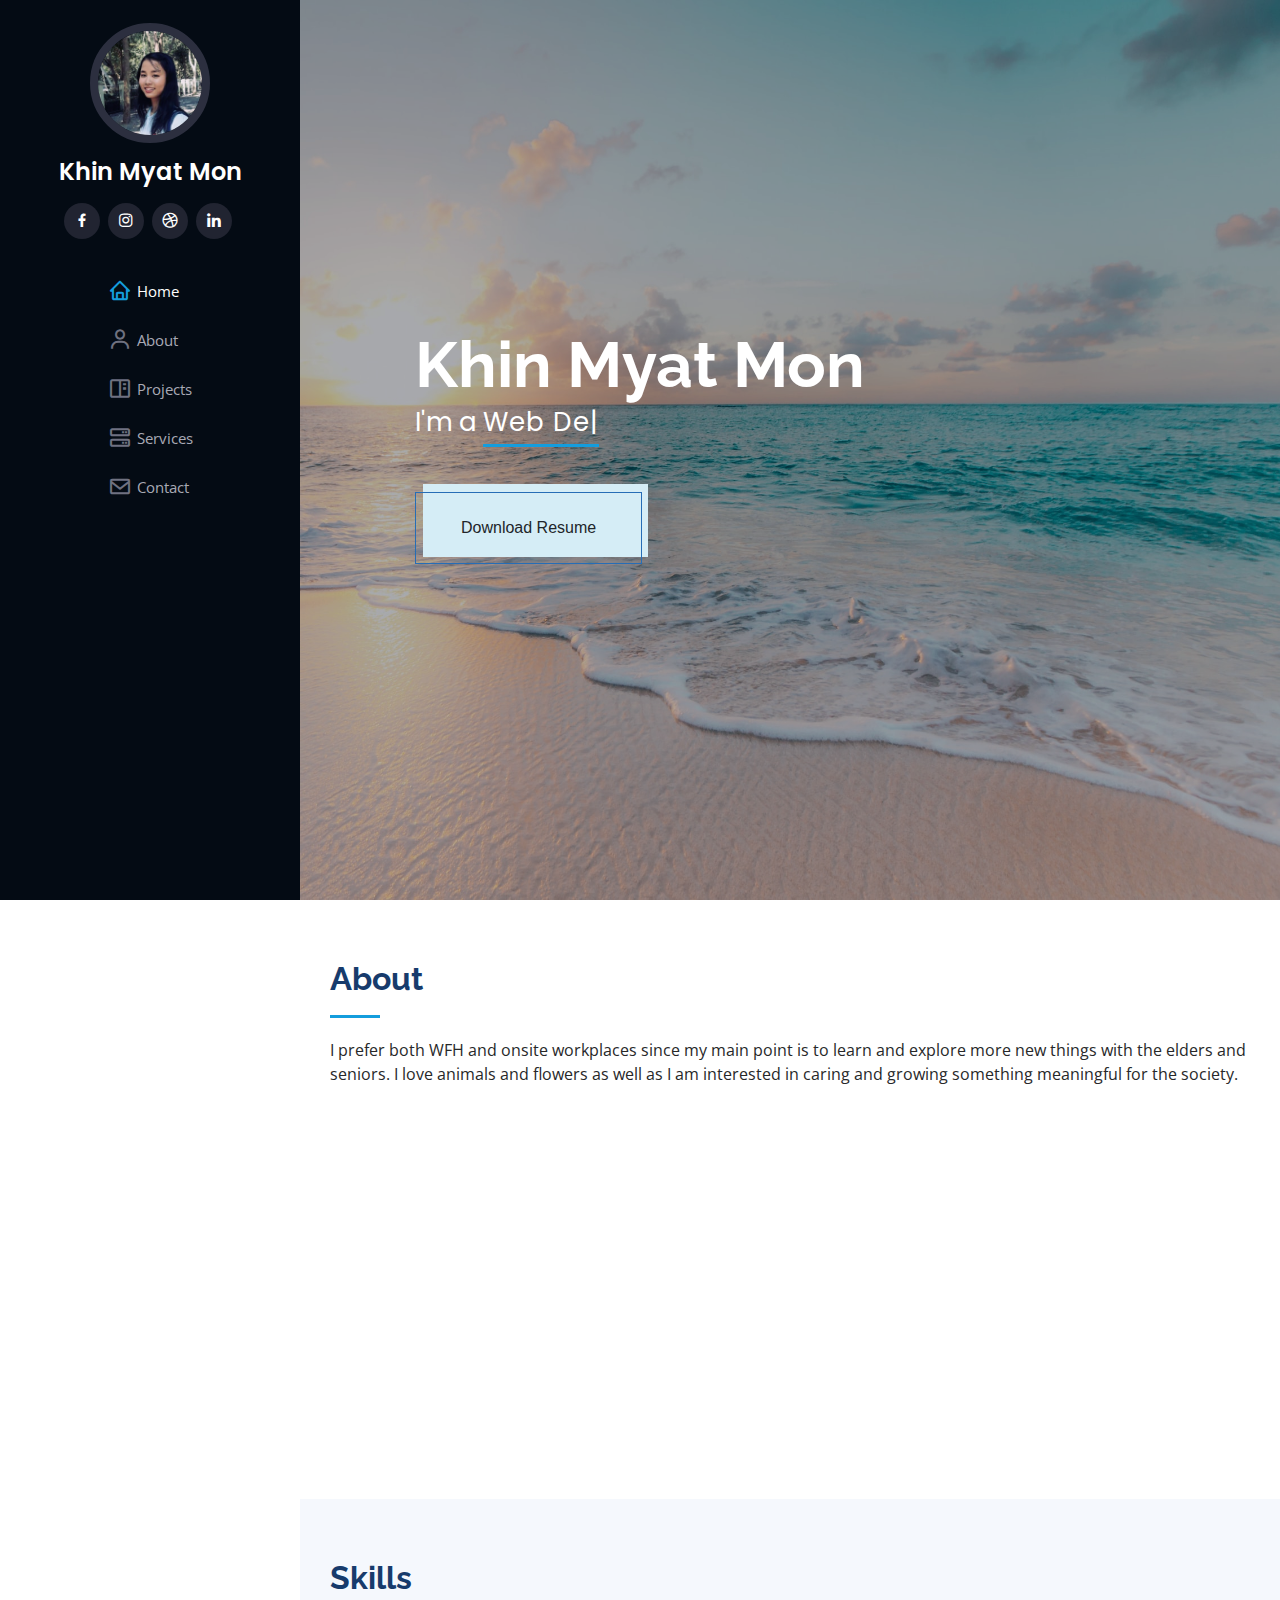
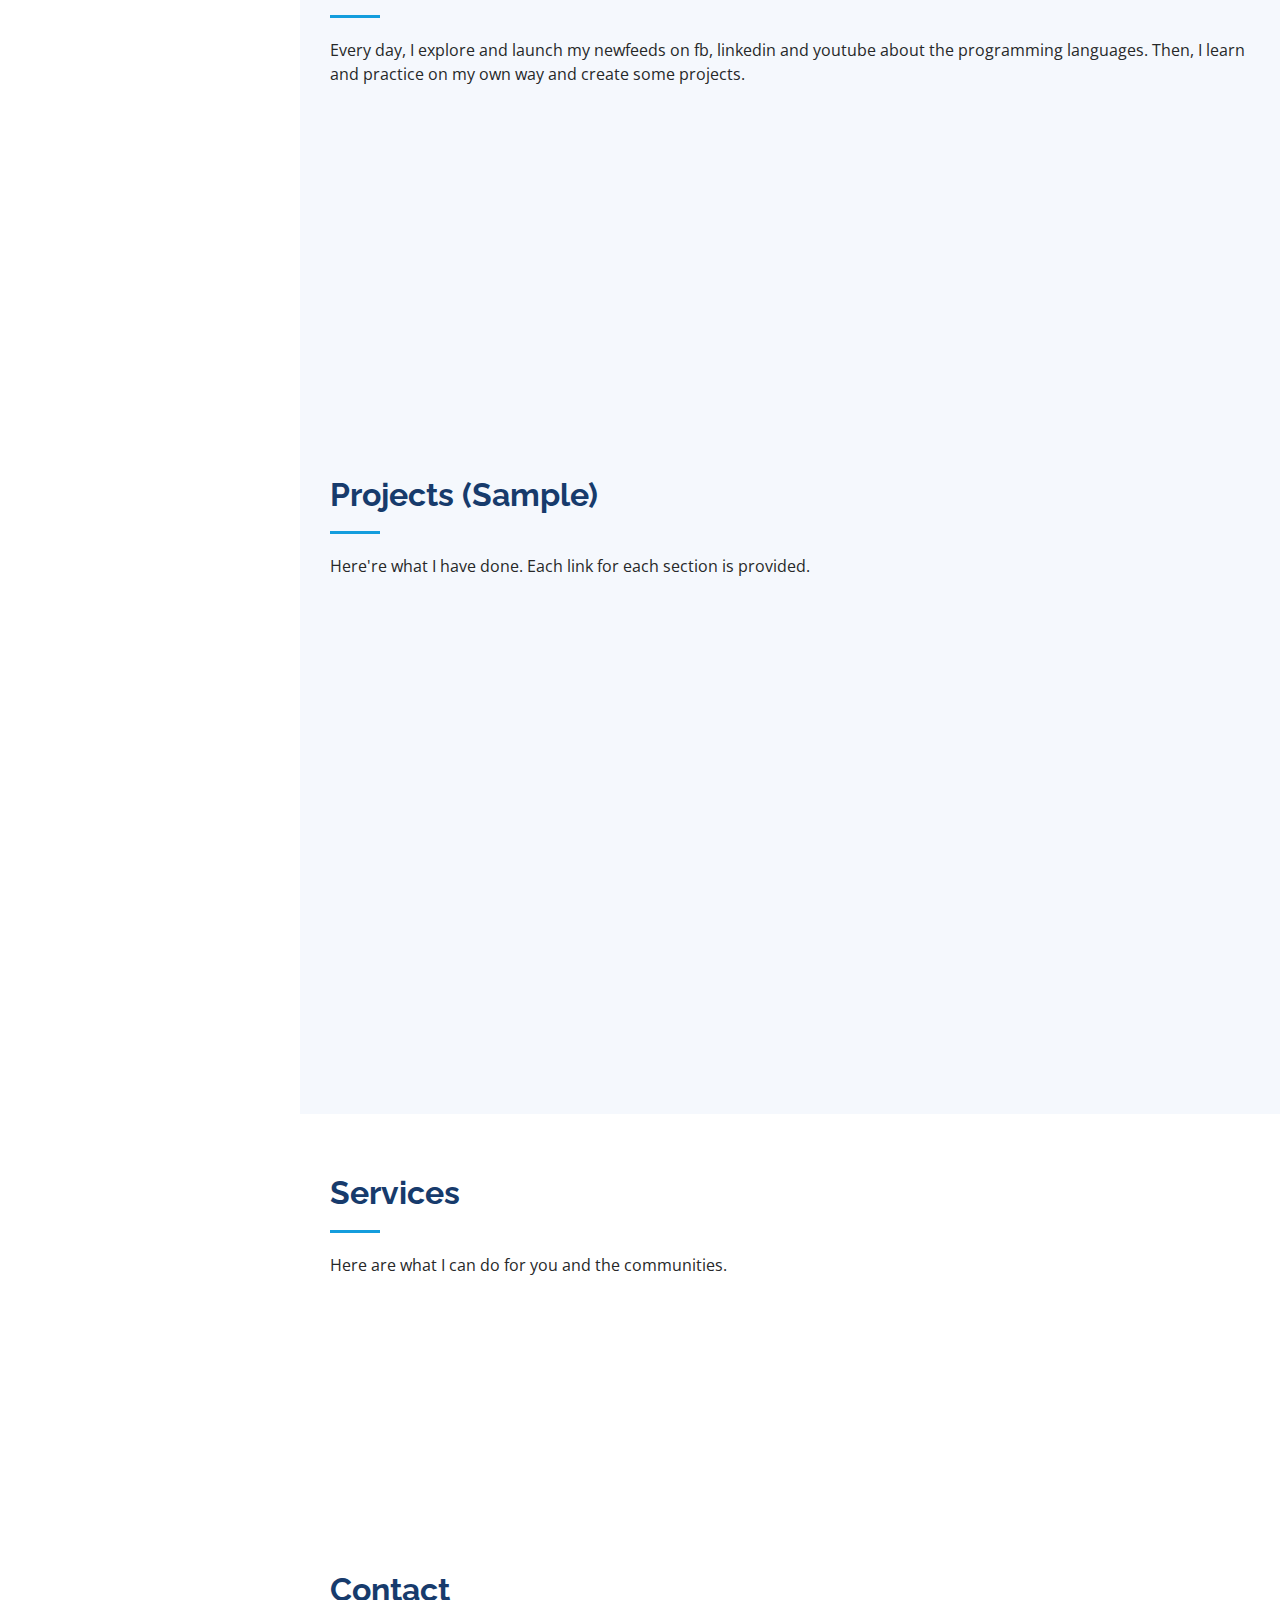
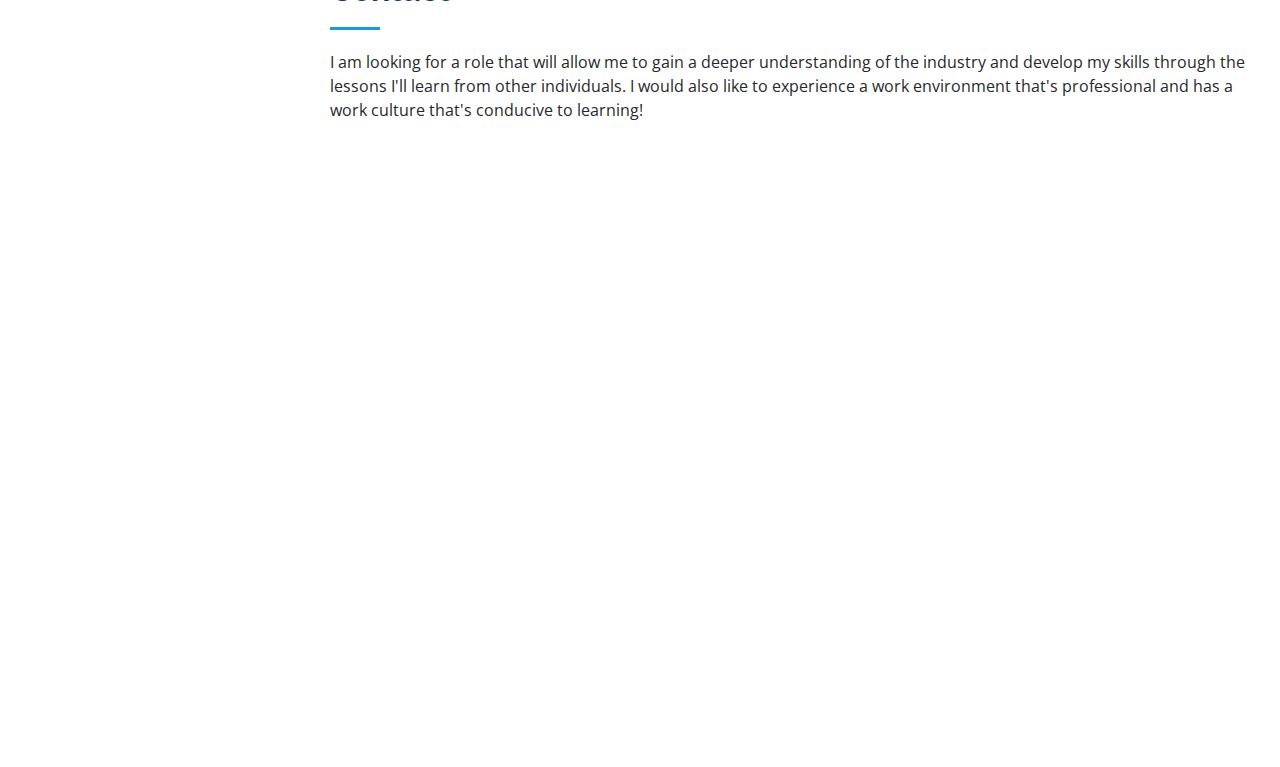
==== commit ba19f507: "projects update" ====
--- a/index.html
+++ b/index.html
@@ -218,7 +218,7 @@
             </div>
 
             <div class="progress">
-              <span class="skill">ReactJS & React Next <i class="val">80%</i></span>
+              <span class="skill">ReactJS & NextJS <i class="val">80%</i></span>
               <div class="progress-bar-wrap">
                 <div class="progress-bar" role="progressbar" aria-valuenow="80" aria-valuemin="0" aria-valuemax="100"></div>
               </div>
@@ -355,86 +355,86 @@
 
         <div class="row portfolio-container" data-aos="fade-up" data-aos-delay="100">     
 
+          <!-- <div class="col-lg-4 col-md-6 portfolio-item filter-fr">
+            <div class="portfolio-wrap">
+              <img src="assets/img/iportfolio.png" class="img-fluid" alt="">
+              <div class="portfolio-links">
+                <a href="https://portfolio-main-reactjs.vercel.app/" title="More Details"><i class="bx bx-link"></i></a>
+              </div>
+            </div> 
+          </div>-->
+
+          <!-- <div class="col-lg-4 col-md-6 portfolio-item filter-fr">
+            <div class="portfolio-wrap">
+              <img src="assets/img/sale.png" class="img-fluid" alt="">
+              <div class="portfolio-links">
+                <a href="https://shopify-reactvite.vercel.app/" title="More Details"><i class="bx bx-link"></i></a>
+              </div>
+            </div>
+          </div> -->
+
           <div class="col-lg-4 col-md-6 portfolio-item filter-fr">
             <div class="portfolio-wrap">
-              <img src="assets/img/tmr.jpg" class="img-fluid" alt="">
-              <div class="portfolio-links">
-                <a href="https://musical-stroopwafel-1c2327.netlify.app/landing.html" title="More Details"><i class="bx bx-link"></i></a>
+              <img src="assets/img/shopicy.png" class="img-fluid" alt="">
+              <div class="portfolio-links">
+                <a href="https://shopify-reactvite.vercel.app/" title="More Details"><i class="bx bx-link"></i></a>
+              </div>
+            </div>
+          </div>
+
+          <div class="col-lg-4 col-md-6 portfolio-item filter-bk">
+            <div class="portfolio-wrap">
+              <img src="assets/img/portfolio/bk-2 php.png" class="img-fluid" alt="">
+              <div class="portfolio-links">
+                <a href="https://github.com/KMyatMon/ExpenseManagement-PHP" title="More Details"><i class="bx bx-link"></i></a>
+              </div>
+            </div>
+          </div>
+
+          <div class="col-lg-4 col-md-6 portfolio-item filter-bk">
+            <div class="portfolio-wrap">
+              <img src="assets/img/portfolio/bk-1 php.png" class="img-fluid" alt="">
+              <div class="portfolio-links">
+                <a href="https://github.com/KMyatMon/my_php_pj" title="More Details"><i class="bx bx-link"></i></a>
               </div>
             </div>
           </div>
 
           <div class="col-lg-4 col-md-6 portfolio-item filter-fr">
             <div class="portfolio-wrap">
-              <img src="assets/img/memento.jpg" class="img-fluid" alt="">
-              <div class="portfolio-links">
-                <a href="https://mementostudio.netlify.app/" title="More Details"><i class="bx bx-link"></i></a>
-              </div>
-            </div>
-          </div>
-
-          <div class="col-lg-4 col-md-6 portfolio-item filter-fr">
-            <div class="portfolio-wrap">
-              <img src="assets/img/acc.jpg" class="img-fluid" alt="">
-              <div class="portfolio-links">
-                <a href="https://realbusinessaccountants.netlify.app/" title="More Details"><i class="bx bx-link"></i></a>
-              </div>
-            </div>
-          </div>
-
-          <div class="col-lg-4 col-md-6 portfolio-item filter-bk">
-            <div class="portfolio-wrap">
-              <img src="assets/img/portfolio/bk-2 php.png" class="img-fluid" alt="">
-              <div class="portfolio-links">
-                <a href="https://github.com/KMyatMon/ExpenseManagement-PHP" title="More Details"><i class="bx bx-link"></i></a>
-              </div>
-            </div>
-          </div>
-
-          <div class="col-lg-4 col-md-6 portfolio-item filter-bk">
-            <div class="portfolio-wrap">
-              <img src="assets/img/portfolio/bk-1 php.png" class="img-fluid" alt="">
-              <div class="portfolio-links">
-                <a href="https://github.com/KMyatMon/my_php_pj" title="More Details"><i class="bx bx-link"></i></a>
-              </div>
-            </div>
-          </div>
-
-          <div class="col-lg-4 col-md-6 portfolio-item filter-fr">
-            <div class="portfolio-wrap">
-              <img src="assets/img/grap.jpg" class="img-fluid" alt="">
-              <div class="portfolio-links">
-                <a href="https://godaddyuiclone.netlify.app/" title="More Details"><i class="bx bx-link"></i></a>
+              <img src="assets/img/odin-rest.png" class="img-fluid" alt="">
+              <div class="portfolio-links">
+                <a href="https://kmyatmon.github.io/Odin-RestaurantWebpack/" title="More Details"><i class="bx bx-link"></i></a>
               </div>
             </div>
           </div>
           
           <div class="col-lg-4 col-md-6 portfolio-item filter-fr">
             <div class="portfolio-wrap">
-              <img src="assets/img/portfolio/fr-5 music.png" class="img-fluid" alt="">
-              <div class="portfolio-links">
-                <a href="https://beautiful-blancmange-ab002c.netlify.app/" title="More Details"><i class="bx bx-link"></i></a>
+              <img src="assets/img/port.png" class="img-fluid" alt="">
+              <div class="portfolio-links">
+                <a href="https://portfolio-main-reactjs.vercel.app/" title="More Details"><i class="bx bx-link"></i></a>
               </div>
             </div>
           </div>
           
           <div class="col-lg-4 col-md-6 portfolio-item filter-fr">
             <div class="portfolio-wrap">
-              <img src="assets/img/portfolio/fr-3 quiz.png" class="img-fluid" alt="">
-              <div class="portfolio-links">
-                <a href="https://gleeful-longma-38aec6.netlify.app/" title="More Details"><i class="bx bx-link"></i></a>
-              </div>
-            </div>
-          </div>
-
-          <div class="col-lg-4 col-md-6 portfolio-item filter-fr">
+              <img src="assets/img/urdan.png" class="img-fluid" alt="">
+              <div class="portfolio-links">
+                <a href="https://kmyatmon.github.io/furniture_store/" title="More Details"><i class="bx bx-link"></i></a>
+              </div>
+            </div>
+          </div>
+
+          <!-- <div class="col-lg-4 col-md-6 portfolio-item filter-fr">
             <div class="portfolio-wrap">
               <img src="assets/img/sunny.jpg" class="img-fluid" alt="">
               <div class="portfolio-links">
                 <a href="https://sunnysidechallenge.netlify.app/" title="More Details"><i class="bx bx-link"></i></a>
               </div>
             </div>
-          </div>
+          </div> -->
         </div>
 
       </div>
--- a/assets/css/style.css
+++ b/assets/css/style.css
@@ -521,7 +521,7 @@
 }
 
 /*--------------------------------------------------------------
-# Portfolio
+# Projects smaple view
 --------------------------------------------------------------*/
 .portfolio .portfolio-item {
   margin-bottom: 30px;
@@ -630,6 +630,7 @@
 
 .portfolio-details .portfolio-details-slider img {
   width: 100%;
+  height: 50%;
 }
 
 .portfolio-details .portfolio-details-slider .swiper-pagination {
